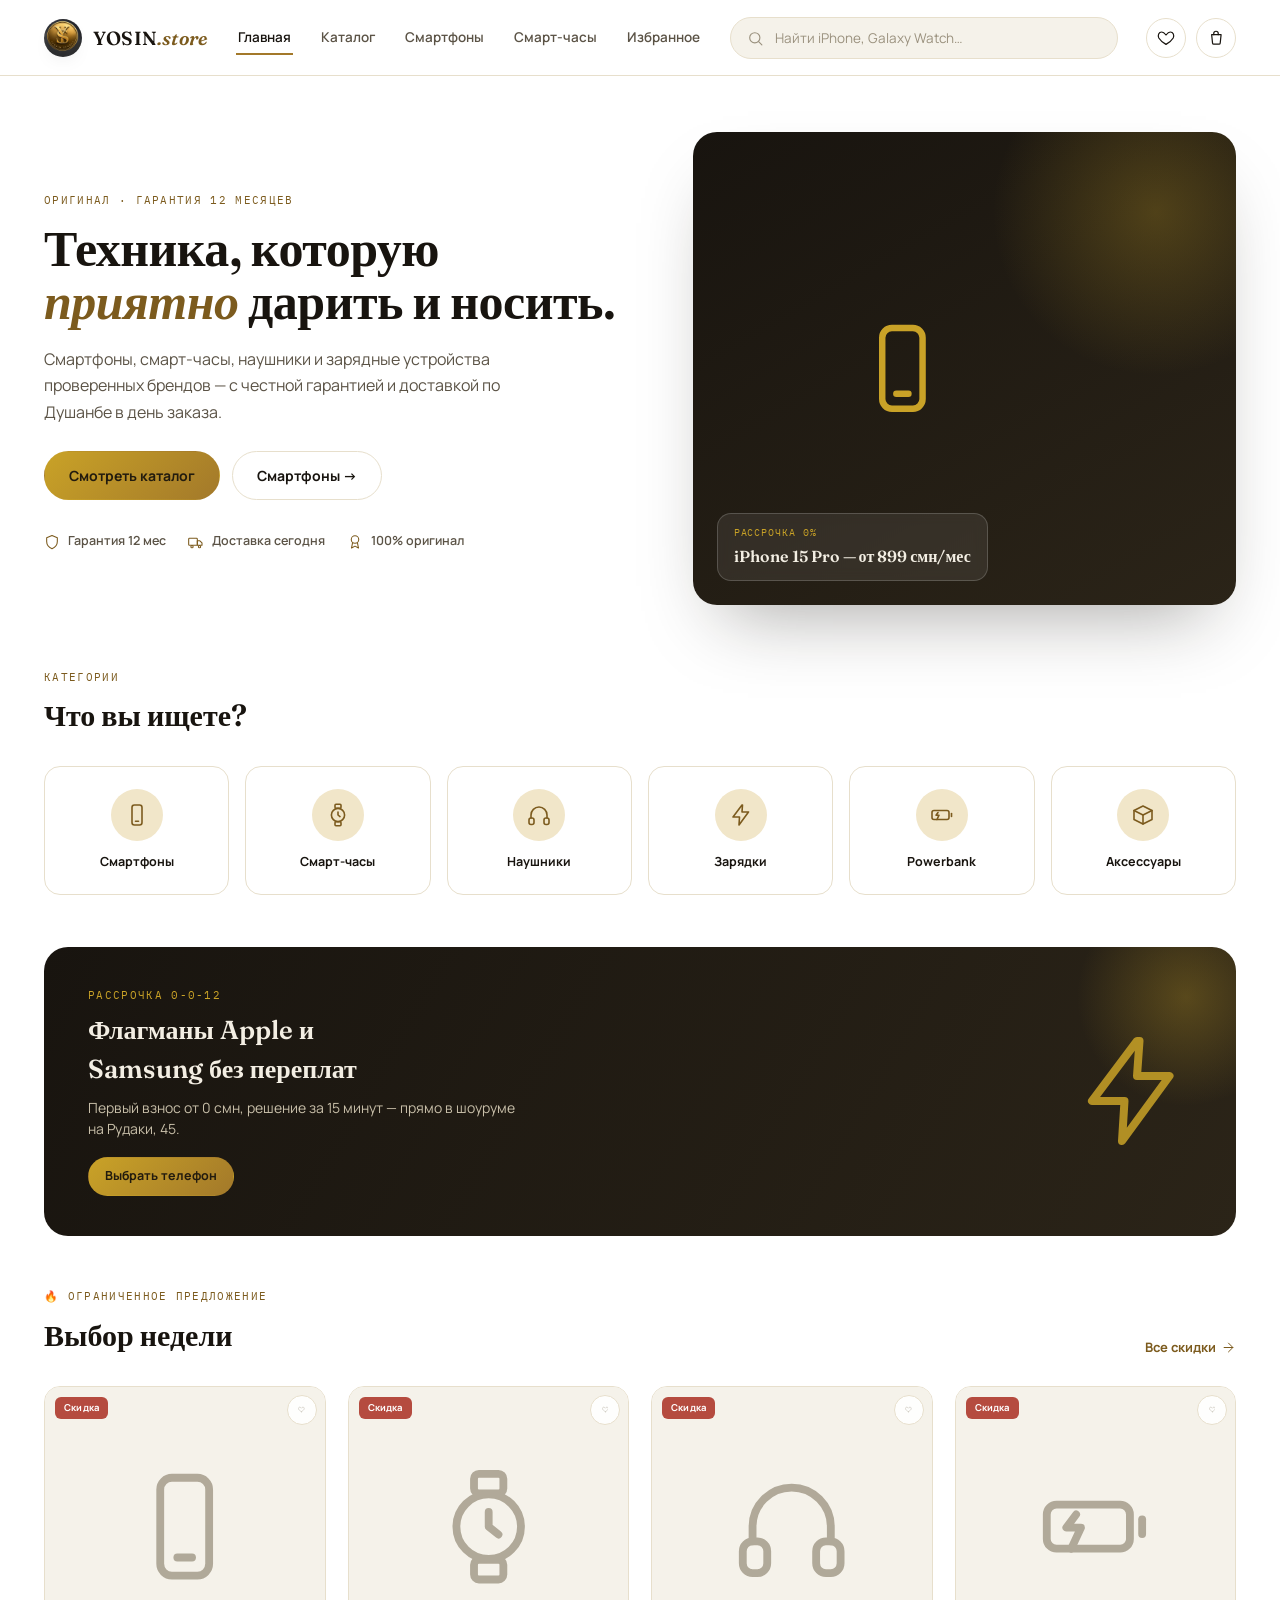
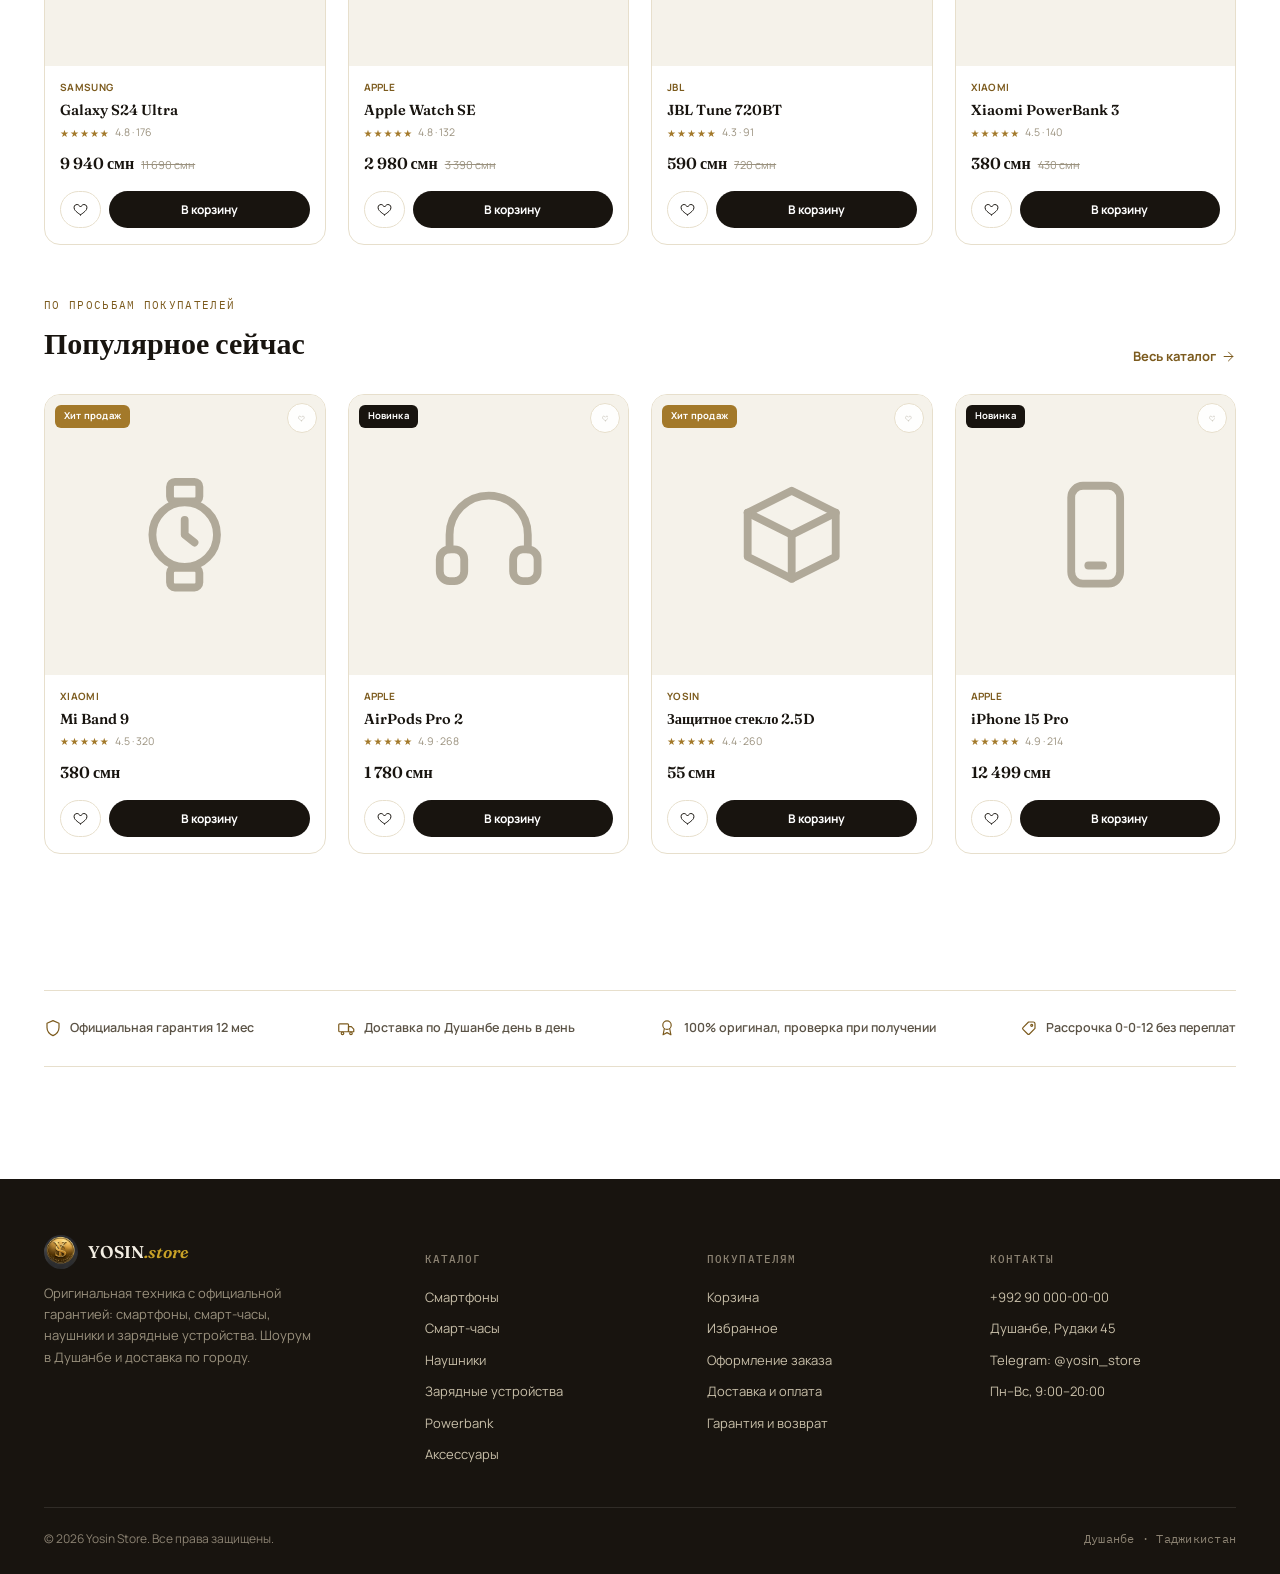
==== index.html @ 3ec7cc40 "v1" ====
<!doctype html>
<html lang="ru">
<head>
<meta charset="UTF-8">
<meta name="viewport" content="width=device-width, initial-scale=1.0">
<title>Yosin Store — оригинальная техника с гарантией</title>
<meta name="description" content="Смартфоны, смарт-часы, наушники и зарядные устройства с официальной гарантией. Доставка по Душанбе.">
<link rel="icon" href="assets/logo.jpg">
<link rel="stylesheet" href="assets/style.css">
</head>
<body data-page="home"> 

<header class="site-header">
  <div class="container header-inner">
    <a href="index.html" class="brand">
      <img src="assets/logo.jpg" alt="Yosin Store">
      <span class="wordmark">YOSIN<em>.store</em></span>
    </a>
    <nav class="main-nav">
      <a href="index.html" data-nav="index.html">Главная</a>
      <a href="catalog.html" data-nav="catalog.html">Каталог</a>
      <a href="catalog.html?category=phones">Смартфоны</a>
      <a href="catalog.html?category=watches">Смарт-часы</a>
      <a href="favorites.html" data-nav="favorites.html">Избранное</a>
    </nav>
    <form class="header-search" data-search-form>
      <span data-icon="search" data-size="17"></span>
      <input type="search" name="q" placeholder="Найти iPhone, Galaxy Watch…">
    </form>
    <div class="header-actions">
      <button class="nav-toggle" data-nav-toggle aria-label="Меню"></button>
      <a class="icon-btn" href="favorites.html" aria-label="Избранное">
        <span data-icon="heart" data-size="18"></span>
        <span class="count" data-fav-count style="display:none;">0</span>
      </a>
      <a class="icon-btn" href="cart.html" aria-label="Корзина">
        <span data-icon="cart" data-size="18"></span>
        <span class="count" data-cart-count style="display:none;">0</span>
      </a>
    </div>
  </div>
  <div class="container mobile-search">
    <form class="header-search" data-search-form>
      <span data-icon="search" data-size="17"></span>
      <input type="search" name="q" placeholder="Найти товар…">
    </form>
  </div>
</header>

<main>
  <div class="container">
    <section class="hero">
      <div class="hero-copy">
        <span class="eyebrow">Оригинал · Гарантия 12 месяцев</span>
        <h1>Техника, которую <em class="accent">приятно</em> дарить и носить.</h1>
        <p>Смартфоны, смарт-часы, наушники и зарядные устройства проверенных брендов — с честной гарантией и доставкой по Душанбе в день заказа.</p>
        <div class="hero-actions">
          <a href="catalog.html" class="btn btn-gold">Смотреть каталог</a>
          <a href="catalog.html?category=phones" class="btn btn-ghost">Смартфоны →</a>
        </div>
        <div class="hero-trust">
          <span class="item"><span data-icon="shield" data-size="16"></span> Гарантия 12 мес</span>
          <span class="item"><span data-icon="truck" data-size="16"></span> Доставка сегодня</span>
          <span class="item"><span data-icon="award" data-size="16"></span> 100% оригинал</span>
        </div>
      </div>
      <div class="hero-art">
        <div data-icon="phone" data-size="220" style="color:#C9A227;"></div>
        <div class="hero-badge">
          <div class="l1">Рассрочка 0%</div>
          <div class="l2">iPhone 15 Pro — от 899 смн/мес</div>
        </div>
      </div>
    </section>

    <section class="section" style="padding-top:0;">
      <div class="section-head">
        <div>
          <span class="eyebrow">Категории</span>
          <h2>Что вы ищете?</h2>
        </div>
      </div>
      <div class="cat-grid">
        <a class="cat-card" href="catalog.html?category=phones"><span class="ic" data-icon="phone" data-size="24"></span><span>Смартфоны</span></a>
        <a class="cat-card" href="catalog.html?category=watches"><span class="ic" data-icon="watch" data-size="24"></span><span>Смарт-часы</span></a>
        <a class="cat-card" href="catalog.html?category=headphones"><span class="ic" data-icon="headphones" data-size="24"></span><span>Наушники</span></a>
        <a class="cat-card" href="catalog.html?category=chargers"><span class="ic" data-icon="zap" data-size="24"></span><span>Зарядки</span></a>
        <a class="cat-card" href="catalog.html?category=powerbanks"><span class="ic" data-icon="battery" data-size="24"></span><span>Powerbank</span></a>
        <a class="cat-card" href="catalog.html?category=accessories"><span class="ic" data-icon="box" data-size="24"></span><span>Аксессуары</span></a>
      </div>
    </section>

    <section class="section" style="padding-top:0;">
      <div class="promo-banner">
        <div class="txt">
          <span class="eyebrow">Рассрочка 0-0-12</span>
          <h3>Флагманы Apple и Samsung без переплат</h3>
          <p>Первый взнос от 0 смн, решение за 15 минут — прямо в шоуруме на Рудаки, 45.</p>
          <a href="catalog.html?category=phones" class="btn btn-gold btn-sm">Выбрать телефон</a>
        </div>
        <div data-icon="zap" data-size="120"></div>
      </div>
    </section>

    <section class="section" style="padding-top:0;">
      <div class="section-head">
        <div>
          <span class="eyebrow">🔥 Ограниченное предложение</span>
          <h2>Выбор недели</h2>
        </div>
        <a href="catalog.html?sort=discount" class="section-link">Все скидки <span data-icon="arrowRight" data-size="15"></span></a>
      </div>
      <div class="product-grid" id="dealsGrid"></div>
    </section>

    <section class="section" style="padding-top:0;">
      <div class="section-head">
        <div>
          <span class="eyebrow">По просьбам покупателей</span>
          <h2>Популярное сейчас</h2>
        </div>
        <a href="catalog.html?sort=popular" class="section-link">Весь каталог <span data-icon="arrowRight" data-size="15"></span></a>
      </div>
      <div class="product-grid" id="popularGrid"></div>
    </section>

    <section class="section">
      <div class="hero-trust" style="justify-content:space-between;padding:28px 0;border-top:1px solid var(--line);border-bottom:1px solid var(--line);">
        <span class="item"><span data-icon="shield" data-size="18"></span> Официальная гарантия 12 мес</span>
        <span class="item"><span data-icon="truck" data-size="18"></span> Доставка по Душанбе день в день</span>
        <span class="item"><span data-icon="award" data-size="18"></span> 100% оригинал, проверка при получении</span>
        <span class="item"><span data-icon="tag" data-size="18"></span> Рассрочка 0-0-12 без переплат</span>
      </div>
    </section>
  </div>
</main>

<footer class="site-footer">
  <div class="container">
    <div class="footer-grid">
      <div>
        <div class="footer-brand">
          <img src="assets/logo.jpg" alt="Yosin Store">
          <span class="wordmark">YOSIN<em>.store</em></span>
        </div>
        <p>Оригинальная техника с официальной гарантией: смартфоны, смарт-часы, наушники и зарядные устройства. Шоурум в Душанбе и доставка по городу.</p>
      </div>
      <div class="footer-col">
        <h5>Каталог</h5>
        <a href="catalog.html?category=phones">Смартфоны</a>
        <a href="catalog.html?category=watches">Смарт-часы</a>
        <a href="catalog.html?category=headphones">Наушники</a>
        <a href="catalog.html?category=chargers">Зарядные устройства</a>
        <a href="catalog.html?category=powerbanks">Powerbank</a>
        <a href="catalog.html?category=accessories">Аксессуары</a>
      </div>
      <div class="footer-col">
        <h5>Покупателям</h5>
        <a href="cart.html">Корзина</a>
        <a href="favorites.html">Избранное</a>
        <a href="checkout.html">Оформление заказа</a>
        <a href="#">Доставка и оплата</a>
        <a href="#">Гарантия и возврат</a>
      </div>
      <div class="footer-col">
        <h5>Контакты</h5>
        <a href="tel:+992900000000">+992 90 000-00-00</a>
        <a href="#">Душанбе, Рудаки 45</a>
        <a href="#">Telegram: @yosin_store</a>
        <a href="#">Пн–Вс, 9:00–20:00</a>
      </div>
    </div>
    <div class="footer-bottom">
      <span>© 2026 Yosin Store. Все права защищены.</span>
      <span class="mono">Душанбе · Таджикистан</span>
    </div>
  </div>
</footer>

<script src="data/products.js"></script>
<script src="assets/script.js"></script>
<script>
  document.addEventListener("DOMContentLoaded", function () {
    var all = Yosin.allProducts();
    var deals = all.filter(function (p) { return p.oldPrice; }).slice(0, 4);
    if (deals.length < 4) {
      all.filter(function(p){ return deals.indexOf(p) === -1; }).slice(0, 4 - deals.length).forEach(function(p){ deals.push(p); });
    }
    var popular = all.slice().sort(function (a, b) { return b.reviews - a.reviews; }).slice(0, 4);
    Yosin.renderGrid(document.getElementById("dealsGrid"), deals);
    Yosin.renderGrid(document.getElementById("popularGrid"), popular);
  });
</script>
</body>
</html>
---- assets/style.css ----
/* ==========================================================================
   YOSIN STORE — shared design system
   Ink + warm gold on ivory/white. Fraunces (display) / Manrope (UI) / IBM Plex Mono (data)
   ========================================================================== */

@import url('https://fonts.googleapis.com/css2?family=Fraunces:opsz,wght@9..144,400;9..144,500;9..144,600;9..144,700&family=Manrope:wght@400;500;600;700;800&family=IBM+Plex+Mono:wght@400;500&display=swap');

:root{
  --bg:#FFFFFF;
  --tint:#F5F2EA;
  --paper:#FFFFFF;
  --ink:#18140F;
  --ink-soft:#5B5346;
  --ink-faint:#9A917E;
  --gold:#A3792A;
  --gold-bright:#C9A227;
  --gold-deep:#7C5B1E;
  --gold-pale:#F1E6C9;
  --line:#E7DFCC;
  --success:#3F7D58;
  --success-bg:#E7F1EA;
  --danger:#B54B3F;
  --danger-bg:#FBEAE6;
  --shadow-sm: 0 8px 20px -12px rgba(24,20,15,0.25);
  --shadow-md: 0 20px 44px -20px rgba(24,20,15,0.30);
  --shadow-lg: 0 36px 72px -30px rgba(24,20,15,0.38);
  --radius-sm: 10px;
  --radius-md: 16px;
  --radius-lg: 24px;
  --header-h: 76px;
}

/* Site always uses the light gold/white palette, regardless of the visitor's
   OS/browser dark-mode setting — Yosin Store's brand look stays consistent. */

*,*::before,*::after{box-sizing:border-box;}
html{scroll-behavior:smooth;}
body{
  margin:0;
  background:var(--bg);
  color:var(--ink);
  font-family:'Manrope',system-ui,-apple-system,sans-serif;
  -webkit-font-smoothing:antialiased;
  line-height:1.5;
}
img{max-width:100%;display:block;}
a{color:inherit;text-decoration:none;}
button{font-family:inherit;cursor:pointer;}
input,select,textarea{font-family:inherit;}
::selection{background:var(--gold-pale);color:var(--gold-deep);}
:focus-visible{outline:2px solid var(--gold);outline-offset:2px;}

.container{max-width:1240px;margin:0 auto;padding:0 24px;}

h1,h2,h3,h4{font-family:'Fraunces',serif;font-weight:600;margin:0;text-wrap:balance;}
em.accent{font-style:italic;color:var(--gold-deep);}

.eyebrow{
  font-family:'IBM Plex Mono',monospace;
  font-size:11px;letter-spacing:.12em;text-transform:uppercase;
  color:var(--gold-deep);
}
.mono{font-family:'IBM Plex Mono',monospace;}
.icon-wrap{display:block;height:auto;}

/* ---------------- Header ---------------- */
.site-header{
  position:sticky;top:0;z-index:100;
  background:rgba(255,255,255,.86);
  backdrop-filter:blur(14px) saturate(140%);
  border-bottom:1px solid var(--line);
  height:var(--header-h);
}
.header-inner{
  height:var(--header-h);
  display:flex;align-items:center;gap:28px;
}
.brand{display:flex;align-items:center;gap:11px;flex-shrink:0;}
.brand img{width:38px;height:38px;border-radius:50%;box-shadow:var(--shadow-sm);}
.brand .wordmark{font-family:'Fraunces',serif;font-weight:600;font-size:19px;letter-spacing:.01em;}
.brand .wordmark em{font-style:italic;color:var(--gold-deep);}

.main-nav{display:flex;align-items:center;gap:26px;flex-shrink:0;}
.main-nav a{
  font-size:13.5px;font-weight:600;color:var(--ink-soft);
  padding:6px 2px;border-bottom:2px solid transparent;
  transition:color .15s;
}
.main-nav a:hover, .main-nav a.active{color:var(--ink);border-color:var(--gold);}

.header-search{
  flex:1;max-width:420px;
  display:flex;align-items:center;gap:9px;
  background:var(--tint);border:1px solid var(--line);
  border-radius:100px;padding:10px 16px;
}
.header-search input{
  border:none;background:none;outline:none;width:100%;
  font-size:13.5px;color:var(--ink);
}
.header-search input::placeholder{color:var(--ink-faint);}
.header-search svg{flex-shrink:0;color:var(--ink-faint);}

.header-actions{display:flex;align-items:center;gap:10px;margin-left:auto;flex-shrink:0;}
.icon-btn{
  position:relative;
  width:40px;height:40px;border-radius:50%;
  display:flex;align-items:center;justify-content:center;
  background:var(--paper);border:1px solid var(--line);
  color:var(--ink);flex-shrink:0;
  transition:border-color .15s, transform .12s;
}
.icon-btn:hover{border-color:var(--gold);}
.icon-btn:active{transform:scale(.94);}
.icon-btn .count{
  position:absolute;top:-4px;right:-4px;
  min-width:17px;height:17px;padding:0 4px;
  border-radius:100px;background:var(--gold);color:#fff;
  font-size:9.5px;font-weight:700;line-height:17px;text-align:center;
}
.nav-toggle{display:none;}

/* ---------------- Buttons ---------------- */
.btn{
  display:inline-flex;align-items:center;justify-content:center;gap:8px;
  border-radius:100px;padding:13px 24px;font-weight:700;font-size:14px;
  border:1px solid transparent;transition:transform .12s, box-shadow .15s, opacity .15s;
  white-space:nowrap;
}
.btn:active{transform:scale(.97);}
.btn-primary{background:var(--ink);color:var(--paper);}
.btn-primary:hover{box-shadow:var(--shadow-sm);}
.btn-gold{background:linear-gradient(135deg,var(--gold-bright),var(--gold));color:#221B0E;}
.btn-gold:hover{box-shadow:0 12px 28px -10px rgba(163,121,42,.55);}
.btn-ghost{background:var(--paper);border-color:var(--line);color:var(--ink);}
.btn-ghost:hover{border-color:var(--gold);}
.btn-block{width:100%;}
.btn-sm{padding:9px 16px;font-size:12.5px;}
.btn:disabled{opacity:.45;cursor:not-allowed;}

/* ---------------- Hero ---------------- */
.hero{
  padding:56px 0 64px;
  display:grid;grid-template-columns:1.05fr .95fr;gap:48px;align-items:center;
}
.hero-copy .eyebrow{margin-bottom:14px;display:inline-block;}
.hero-copy h1{font-size:clamp(32px,4vw,50px);line-height:1.06;letter-spacing:-.01em;margin-bottom:18px;}
.hero-copy p{font-size:16px;color:var(--ink-soft);max-width:46ch;margin:0 0 26px;line-height:1.65;}
.hero-actions{display:flex;gap:12px;flex-wrap:wrap;}
.hero-trust{display:flex;gap:22px;margin-top:32px;flex-wrap:wrap;}
.hero-trust .item{display:flex;align-items:center;gap:8px;font-size:12.5px;font-weight:600;color:var(--ink-soft);}
.hero-trust svg{color:var(--gold-deep);flex-shrink:0;}

.hero-art{
  position:relative;aspect-ratio:1.15/1;border-radius:var(--radius-lg);
  background:linear-gradient(150deg,var(--ink) 0%, #2b2418 100%);
  display:flex;align-items:center;justify-content:center;overflow:hidden;
  box-shadow:var(--shadow-lg);
}
.hero-art::before{
  content:'';position:absolute;width:340px;height:340px;border-radius:50%;
  background:radial-gradient(circle,var(--gold-bright) 0%, transparent 68%);
  opacity:.28;top:-90px;right:-90px;
}
.hero-art .icon-wrap{color:var(--gold-bright);width:44%;position:relative;z-index:2;}
.hero-badge{
  position:absolute;left:24px;bottom:24px;z-index:3;
  background:rgba(255,255,255,.08);backdrop-filter:blur(6px);
  border:1px solid rgba(255,255,255,.18);border-radius:14px;
  padding:12px 16px;color:#F3EEE3;
}
.hero-badge .l1{font-family:'IBM Plex Mono',monospace;font-size:9.5px;letter-spacing:.1em;text-transform:uppercase;color:var(--gold-bright);}
.hero-badge .l2{font-family:'Fraunces',serif;font-weight:600;font-size:16px;margin-top:3px;}

/* ---------------- Section header ---------------- */
.section{padding:52px 0;}
.section-head{
  display:flex;justify-content:space-between;align-items:flex-end;
  margin-bottom:28px;gap:20px;flex-wrap:wrap;
}
.section-head h2{font-size:clamp(22px,2.4vw,30px);}
.section-head .eyebrow{display:block;margin-bottom:8px;}
.section-link{font-size:13px;font-weight:700;color:var(--gold-deep);display:flex;align-items:center;gap:5px;flex-shrink:0;}

/* ---------------- Category grid ---------------- */
.cat-grid{
  display:grid;grid-template-columns:repeat(6,1fr);gap:16px;
}
@media (max-width:900px){.cat-grid{grid-template-columns:repeat(3,1fr);}}
@media (max-width:520px){.cat-grid{grid-template-columns:repeat(2,1fr);}}
.cat-card{
  background:var(--paper);border:1px solid var(--line);border-radius:var(--radius-md);
  padding:22px 16px;display:flex;flex-direction:column;align-items:center;gap:12px;
  text-align:center;transition:border-color .15s, transform .15s, box-shadow .15s;
}
.cat-card:hover{border-color:var(--gold);transform:translateY(-3px);box-shadow:var(--shadow-sm);}
.cat-card .ic{
  width:52px;height:52px;border-radius:50%;background:var(--gold-pale);
  display:flex;align-items:center;justify-content:center;color:var(--gold-deep);
}
.cat-card span{font-size:12.5px;font-weight:700;}

/* ---------------- Promo banner ---------------- */
.promo-banner{
  border-radius:var(--radius-lg);
  background:linear-gradient(120deg,var(--ink) 0%, #2b2418 100%);
  color:#F3EEE3;padding:40px 44px;
  display:flex;justify-content:space-between;align-items:center;gap:24px;
  position:relative;overflow:hidden;flex-wrap:wrap;
}
.promo-banner::after{
  content:'';position:absolute;right:-60px;top:-60px;width:220px;height:220px;
  background:radial-gradient(circle,var(--gold-bright)0%,transparent 70%);opacity:.3;
}
.promo-banner .txt{position:relative;z-index:2;max-width:440px;}
.promo-banner .eyebrow{color:var(--gold-bright);margin-bottom:8px;display:block;}
.promo-banner h3{font-size:26px;color:#F3EEE3;margin-bottom:8px;}
.promo-banner p{margin:0 0 18px;color:#C8BFA9;font-size:14px;}
.promo-banner .icon-wrap{position:relative;z-index:2;color:var(--gold-bright);width:120px;flex-shrink:0;opacity:.85;}

/* ---------------- Product card ---------------- */
.product-grid{display:grid;grid-template-columns:repeat(4,1fr);gap:22px;}
@media (max-width:1000px){.product-grid{grid-template-columns:repeat(3,1fr);}}
@media (max-width:720px){.product-grid{grid-template-columns:repeat(2,1fr);}}
@media (max-width:460px){.product-grid{grid-template-columns:1fr;}}

.product-card{
  background:var(--paper);border:1px solid var(--line);border-radius:var(--radius-md);
  overflow:hidden;display:flex;flex-direction:column;
  transition:border-color .15s, box-shadow .15s, transform .15s;
}
.product-card:hover{border-color:var(--gold);box-shadow:var(--shadow-md);transform:translateY(-3px);}
.product-thumb{
  aspect-ratio:1/1;background:var(--tint);position:relative;
  display:flex;align-items:center;justify-content:center;
}
.product-thumb .icon-wrap{width:42%;color:var(--ink-faint);opacity:.75;}
.product-thumb .badge{
  position:absolute;top:10px;left:10px;
  background:var(--danger);color:#fff;font-size:9.5px;font-weight:700;
  padding:4px 9px;border-radius:6px;letter-spacing:.02em;
}
.product-thumb .badge.hit{background:var(--gold);}
.product-thumb .badge.new{background:var(--ink);}
.fav-toggle{
  position:absolute;top:8px;right:8px;width:30px;height:30px;border-radius:50%;
  background:rgba(255,255,255,.9);border:1px solid var(--line);
  display:flex;align-items:center;justify-content:center;color:var(--ink-faint);
  transition:color .15s, transform .12s;
}
.fav-toggle:hover{transform:scale(1.08);}
.fav-toggle.on{color:var(--gold);}
.fav-toggle.on svg{fill:var(--gold);}

.product-info{padding:14px 15px 16px;display:flex;flex-direction:column;gap:6px;flex:1;}
.product-info .brand{font-size:10px;font-weight:700;color:var(--gold-deep);letter-spacing:.03em;text-transform:uppercase;}
.product-info .name{font-family:'Fraunces',serif;font-weight:600;font-size:14.5px;line-height:1.25;}
.product-info .rating{display:flex;align-items:center;gap:5px;font-size:10.5px;color:var(--ink-faint);}
.product-info .rating .stars{color:var(--gold);letter-spacing:1px;font-size:10px;}
.price-row{display:flex;align-items:baseline;gap:7px;margin-top:auto;padding-top:4px;}
.price{font-family:'Fraunces',serif;font-weight:600;font-size:16px;}
.old-price{font-size:11px;color:var(--ink-faint);text-decoration:line-through;}
.add-row{display:flex;gap:8px;margin-top:10px;}
.add-row .btn{flex:1;padding:9px 12px;font-size:12px;}

/* ---------------- Filters bar (catalog) ---------------- */
.catalog-layout{display:grid;grid-template-columns:250px 1fr;gap:36px;align-items:start;padding:36px 0 80px;}
@media (max-width:880px){.catalog-layout{grid-template-columns:1fr;}}

.filters{
  background:var(--paper);border:1px solid var(--line);border-radius:var(--radius-md);
  padding:22px;position:sticky;top:calc(var(--header-h) + 20px);
}
.filters h4{font-size:12px;text-transform:uppercase;letter-spacing:.06em;color:var(--ink-faint);margin-bottom:12px;font-family:'IBM Plex Mono',monospace;font-weight:500;}
.filter-group{padding:16px 0;border-top:1px solid var(--line);}
.filter-group:first-child{border-top:none;padding-top:0;}
.filter-option{display:flex;align-items:center;gap:9px;padding:6px 0;font-size:13px;font-weight:600;color:var(--ink-soft);cursor:pointer;}
.filter-option input{accent-color:var(--gold);width:15px;height:15px;}
.filter-option:hover{color:var(--ink);}
.price-inputs{display:flex;gap:8px;align-items:center;}
.price-inputs input{
  width:100%;border:1px solid var(--line);border-radius:8px;padding:8px 10px;
  font-size:12.5px;background:var(--tint);color:var(--ink);
}

.catalog-toolbar{display:flex;justify-content:space-between;align-items:center;margin-bottom:22px;gap:16px;flex-wrap:wrap;}
.results-count{font-size:13px;color:var(--ink-soft);}
.results-count b{color:var(--ink);}
.sort-select{
  border:1px solid var(--line);border-radius:100px;padding:9px 16px;
  font-size:12.5px;font-weight:600;background:var(--paper);color:var(--ink);
}
.chip-row{display:flex;gap:8px;flex-wrap:wrap;}
.chip{
  font-size:12px;font-weight:700;padding:7px 15px;border-radius:100px;
  border:1px solid var(--line);color:var(--ink-soft);background:var(--paper);
  transition:all .15s;
}
.chip.active{background:var(--ink);color:var(--paper);border-color:var(--ink);}
.chip:hover:not(.active){border-color:var(--gold);}

.empty-state{
  text-align:center;padding:60px 20px;color:var(--ink-faint);
  display:flex;flex-direction:column;align-items:center;gap:14px;
}
.empty-state .icon-wrap{width:64px;color:var(--ink-faint);opacity:.6;}
.empty-state h3{color:var(--ink);font-size:18px;}

/* ---------------- Product detail ---------------- */
.pd-layout{display:grid;grid-template-columns:1fr 1fr;gap:56px;padding:40px 0 80px;align-items:start;}
@media (max-width:860px){.pd-layout{grid-template-columns:1fr;gap:28px;}}

.pd-gallery{position:sticky;top:calc(var(--header-h) + 20px);}
@media (max-width:860px){.pd-gallery{position:static;}}
.pd-main-img{
  aspect-ratio:1.15/1;background:var(--paper);border:1px solid var(--line);border-radius:var(--radius-lg);
  display:flex;align-items:center;justify-content:center;margin-bottom:14px;
}
.pd-main-img .icon-wrap{width:34%;color:var(--ink-faint);opacity:.7;}
.pd-thumbs{display:flex;gap:10px;}
.pd-thumbs .t{
  width:64px;height:64px;border-radius:12px;background:var(--paper);border:1.5px solid var(--line);
  display:flex;align-items:center;justify-content:center;color:var(--ink-faint);
}
.pd-thumbs .t.active{border-color:var(--gold);}
.pd-thumbs .t svg{width:22px;height:22px;}

.pd-brand{font-size:11px;font-weight:700;color:var(--gold-deep);letter-spacing:.05em;text-transform:uppercase;}
.pd-title{font-size:clamp(24px,3vw,32px);margin:6px 0 10px;}
.pd-rating{display:flex;align-items:center;gap:9px;font-size:12.5px;color:var(--ink-soft);margin-bottom:18px;}
.pd-rating .stars{color:var(--gold);letter-spacing:2px;}
.pd-price-row{display:flex;align-items:baseline;gap:12px;margin-bottom:20px;}
.pd-price-row .price{font-size:30px;}
.pd-price-row .old-price{font-size:15px;}
.pd-desc{color:var(--ink-soft);font-size:14.5px;line-height:1.7;margin-bottom:22px;max-width:52ch;}

.pd-option-label{font-size:12px;font-weight:700;margin-bottom:9px;display:block;}
.color-swatches{display:flex;gap:10px;margin-bottom:22px;}
.color-swatches .c{
  width:30px;height:30px;border-radius:50%;border:2px solid var(--paper);box-shadow:0 0 0 1.5px var(--line);
  cursor:pointer;
}
.color-swatches .c.sel{box-shadow:0 0 0 2px var(--gold);}

.qty-row{display:flex;align-items:center;gap:18px;margin-bottom:24px;}
.stepper{display:flex;align-items:center;gap:14px;border:1px solid var(--line);border-radius:100px;padding:8px 16px;}
.stepper button{width:22px;height:22px;border-radius:50%;border:1px solid var(--line);background:var(--paper);display:flex;align-items:center;justify-content:center;font-size:14px;color:var(--ink-soft);}
.stepper button:hover{border-color:var(--gold);color:var(--ink);}
.stepper .qty{font-family:'IBM Plex Mono',monospace;font-weight:600;min-width:16px;text-align:center;}

.pd-actions{display:flex;gap:12px;margin-bottom:28px;}
.pd-actions .btn-gold{flex:1;}

.specs-table{border:1px solid var(--line);border-radius:var(--radius-md);overflow:hidden;margin-bottom:20px;}
.specs-table .r{display:flex;justify-content:space-between;padding:12px 16px;font-size:13px;border-bottom:1px solid var(--line);}
.specs-table .r:last-child{border-bottom:none;}
.specs-table .r:nth-child(even){background:var(--tint);}
.specs-table .k{color:var(--ink-faint);}
.specs-table .v{font-family:'IBM Plex Mono',monospace;font-weight:500;}

.trust-strip{display:flex;gap:20px;flex-wrap:wrap;padding-top:18px;border-top:1px dashed var(--line);}
.trust-strip .item{display:flex;align-items:center;gap:8px;font-size:12px;font-weight:600;color:var(--ink-soft);}
.trust-strip svg{color:var(--gold-deep);flex-shrink:0;}

/* ---------------- Cart ---------------- */
.cart-layout{display:grid;grid-template-columns:1fr 360px;gap:40px;padding:36px 0 90px;align-items:start;}
@media (max-width:900px){.cart-layout{grid-template-columns:1fr;}}

.cart-item{
  display:grid;grid-template-columns:80px 1fr auto auto;gap:18px;align-items:center;
  padding:18px 0;border-bottom:1px solid var(--line);
}
@media (max-width:560px){.cart-item{grid-template-columns:64px 1fr;grid-template-rows:auto auto;}
  .cart-item .cart-price{grid-column:2;justify-self:start;}
  .cart-item .stepper{grid-column:2;}
}
.cart-item .thumb{
  width:80px;height:80px;border-radius:12px;background:var(--paper);border:1px solid var(--line);
  display:flex;align-items:center;justify-content:center;color:var(--ink-faint);
}
.cart-item .thumb svg{width:34px;height:34px;}
.cart-item .meta .name{font-family:'Fraunces',serif;font-weight:600;font-size:15px;}
.cart-item .meta .spec{font-size:11.5px;color:var(--ink-faint);margin-top:3px;}
.cart-item .meta .remove{font-size:11.5px;color:var(--danger);font-weight:700;margin-top:8px;display:inline-block;}
.cart-price{font-family:'Fraunces',serif;font-weight:600;font-size:15px;white-space:nowrap;}

.summary-card{
  background:var(--paper);border:1px solid var(--line);border-radius:var(--radius-lg);
  padding:26px;position:sticky;top:calc(var(--header-h) + 20px);
}
.summary-card h3{font-size:17px;margin-bottom:18px;}
.promo-row{display:flex;gap:8px;margin-bottom:18px;}
.promo-row input{
  flex:1;border:1px solid var(--line);border-radius:100px;padding:11px 16px;
  font-size:12.5px;background:var(--tint);color:var(--ink);
}
.kv-row{display:flex;justify-content:space-between;font-size:13.5px;padding:8px 0;color:var(--ink-soft);}
.kv-row .val{font-family:'IBM Plex Mono',monospace;}
.kv-row.discount .val{color:var(--success);}
.kv-row.total{
  border-top:1px solid var(--line);margin-top:6px;padding-top:14px;
  font-weight:800;font-size:16px;color:var(--ink);
}
.promo-note{font-size:11px;color:var(--ink-faint);margin:-10px 0 16px;}
.promo-note.ok{color:var(--success);}

/* ---------------- Checkout ---------------- */
.checkout-layout{display:grid;grid-template-columns:1fr 360px;gap:40px;padding:36px 0 90px;align-items:start;}
@media (max-width:900px){.checkout-layout{grid-template-columns:1fr;}}
.form-section{background:var(--paper);border:1px solid var(--line);border-radius:var(--radius-lg);padding:26px;margin-bottom:22px;}
.form-section h3{font-size:16px;margin-bottom:16px;}
.form-grid{display:grid;grid-template-columns:1fr 1fr;gap:14px;}
@media (max-width:520px){.form-grid{grid-template-columns:1fr;}}
.field{display:flex;flex-direction:column;gap:6px;}
.field.full{grid-column:1/-1;}
.field label{font-size:11.5px;font-weight:700;color:var(--ink-soft);}
.field input,.field textarea{
  border:1px solid var(--line);border-radius:10px;padding:12px 14px;
  font-size:13.5px;background:var(--tint);color:var(--ink);
}
.field input:focus,.field textarea:focus{border-color:var(--gold);outline:none;}
.field .err{font-size:11px;color:var(--danger);display:none;}
.field.invalid input{border-color:var(--danger);}
.field.invalid .err{display:block;}

.radio-card{
  display:flex;align-items:center;gap:12px;border:1px solid var(--line);border-radius:12px;
  padding:14px 16px;margin-bottom:10px;transition:border-color .15s, background .15s;
}
.radio-card:last-child{margin-bottom:0;}
.radio-card.active{border-color:var(--gold);background:var(--gold-pale);}
.radio-dot{width:17px;height:17px;border-radius:50%;border:1.5px solid var(--line);flex-shrink:0;position:relative;}
.radio-card.active .radio-dot{border-color:var(--gold);}
.radio-card.active .radio-dot::after{content:'';position:absolute;inset:3px;border-radius:50%;background:var(--gold);}
.radio-card .t{font-size:13.5px;font-weight:700;}
.radio-card .s{font-size:11.5px;color:var(--ink-faint);margin-top:1px;}

.order-summary-item{display:flex;justify-content:space-between;font-size:12.5px;padding:6px 0;color:var(--ink-soft);}
.order-summary-item .val{font-family:'IBM Plex Mono',monospace;}

.success-view{
  max-width:520px;margin:0 auto;padding:70px 20px 100px;text-align:center;
  display:flex;flex-direction:column;align-items:center;gap:18px;
}
.success-badge{
  width:84px;height:84px;border-radius:50%;background:var(--success-bg);color:var(--success);
  display:flex;align-items:center;justify-content:center;
}
.success-view h1{font-size:26px;}
.success-view p{color:var(--ink-soft);font-size:14.5px;line-height:1.6;}
.order-number{
  font-family:'IBM Plex Mono',monospace;font-size:20px;font-weight:500;
  background:var(--gold-pale);color:var(--gold-deep);padding:10px 22px;border-radius:12px;letter-spacing:.03em;
}
.success-actions{display:flex;gap:12px;margin-top:8px;flex-wrap:wrap;justify-content:center;}

/* ---------------- Toast ---------------- */
.toast{
  position:fixed;bottom:26px;left:50%;transform:translateX(-50%) translateY(20px);
  background:var(--ink);color:var(--paper);padding:13px 22px;border-radius:100px;
  font-size:13px;font-weight:600;display:flex;align-items:center;gap:10px;
  box-shadow:var(--shadow-lg);opacity:0;pointer-events:none;transition:opacity .25s, transform .25s;
  z-index:1000;
}
.toast.show{opacity:1;transform:translateX(-50%) translateY(0);}
.toast svg{color:var(--gold-bright);flex-shrink:0;}

/* ---------------- Breadcrumb ---------------- */
.breadcrumb{display:flex;gap:8px;align-items:center;font-size:12px;color:var(--ink-faint);padding:20px 0 0;}
.breadcrumb a:hover{color:var(--gold-deep);}
.breadcrumb .sep{opacity:.5;}

/* ---------------- Footer ---------------- */
.site-footer{
  background:var(--ink);color:#C8BFA9;margin-top:60px;
  padding:56px 0 26px;
}
.footer-grid{display:grid;grid-template-columns:1.4fr 1fr 1fr 1fr;gap:36px;padding-bottom:36px;border-bottom:1px solid rgba(255,255,255,.1);}
@media (max-width:760px){.footer-grid{grid-template-columns:1fr 1fr;}}
@media (max-width:480px){.footer-grid{grid-template-columns:1fr;}}
.footer-brand{display:flex;align-items:center;gap:10px;margin-bottom:14px;}
.footer-brand img{width:34px;height:34px;border-radius:50%;}
.footer-brand .wordmark{font-family:'Fraunces',serif;font-weight:600;font-size:17px;color:#F3EEE3;}
.footer-brand .wordmark em{font-style:italic;color:var(--gold-bright);}
.site-footer p{font-size:13px;line-height:1.65;max-width:34ch;color:#9A917E;}
.footer-col h5{font-family:'IBM Plex Mono',monospace;font-size:10.5px;letter-spacing:.1em;text-transform:uppercase;color:#8B8272;margin-bottom:14px;font-weight:500;}
.footer-col a{display:block;font-size:13px;padding:6px 0;color:#C8BFA9;}
.footer-col a:hover{color:var(--gold-bright);}
.footer-bottom{display:flex;justify-content:space-between;align-items:center;padding-top:22px;font-size:12px;color:#8B8272;flex-wrap:wrap;gap:10px;}
.footer-bottom .mono{letter-spacing:.02em;}

/* ---------------- Mobile nav ---------------- */
@media (max-width:920px){
  .main-nav{
    position:fixed;top:var(--header-h);left:0;right:0;bottom:0;
    background:var(--paper);flex-direction:column;align-items:flex-start;
    padding:24px;gap:4px;transform:translateX(-100%);transition:transform .25s;
    z-index:99;overflow-y:auto;
  }
  .main-nav.open{transform:translateX(0);}
  .main-nav a{width:100%;padding:14px 4px;border-bottom:1px solid var(--line);font-size:15px;}
  .header-search{display:none;}
  .nav-toggle{
    display:flex;width:40px;height:40px;border-radius:50%;border:1px solid var(--line);
    align-items:center;justify-content:center;background:var(--paper);flex-shrink:0;
  }
  .header-inner{gap:12px;}
  .hero{grid-template-columns:1fr;padding:36px 0 44px;}
  .pd-actions{position:sticky;bottom:12px;background:var(--paper);padding:10px;border-radius:100px;box-shadow:var(--shadow-lg);}
}

.mobile-search{display:none;padding:14px 0;}
@media (max-width:920px){
  .mobile-search{display:block;}
  .mobile-search .header-search{display:flex;max-width:none;}
}
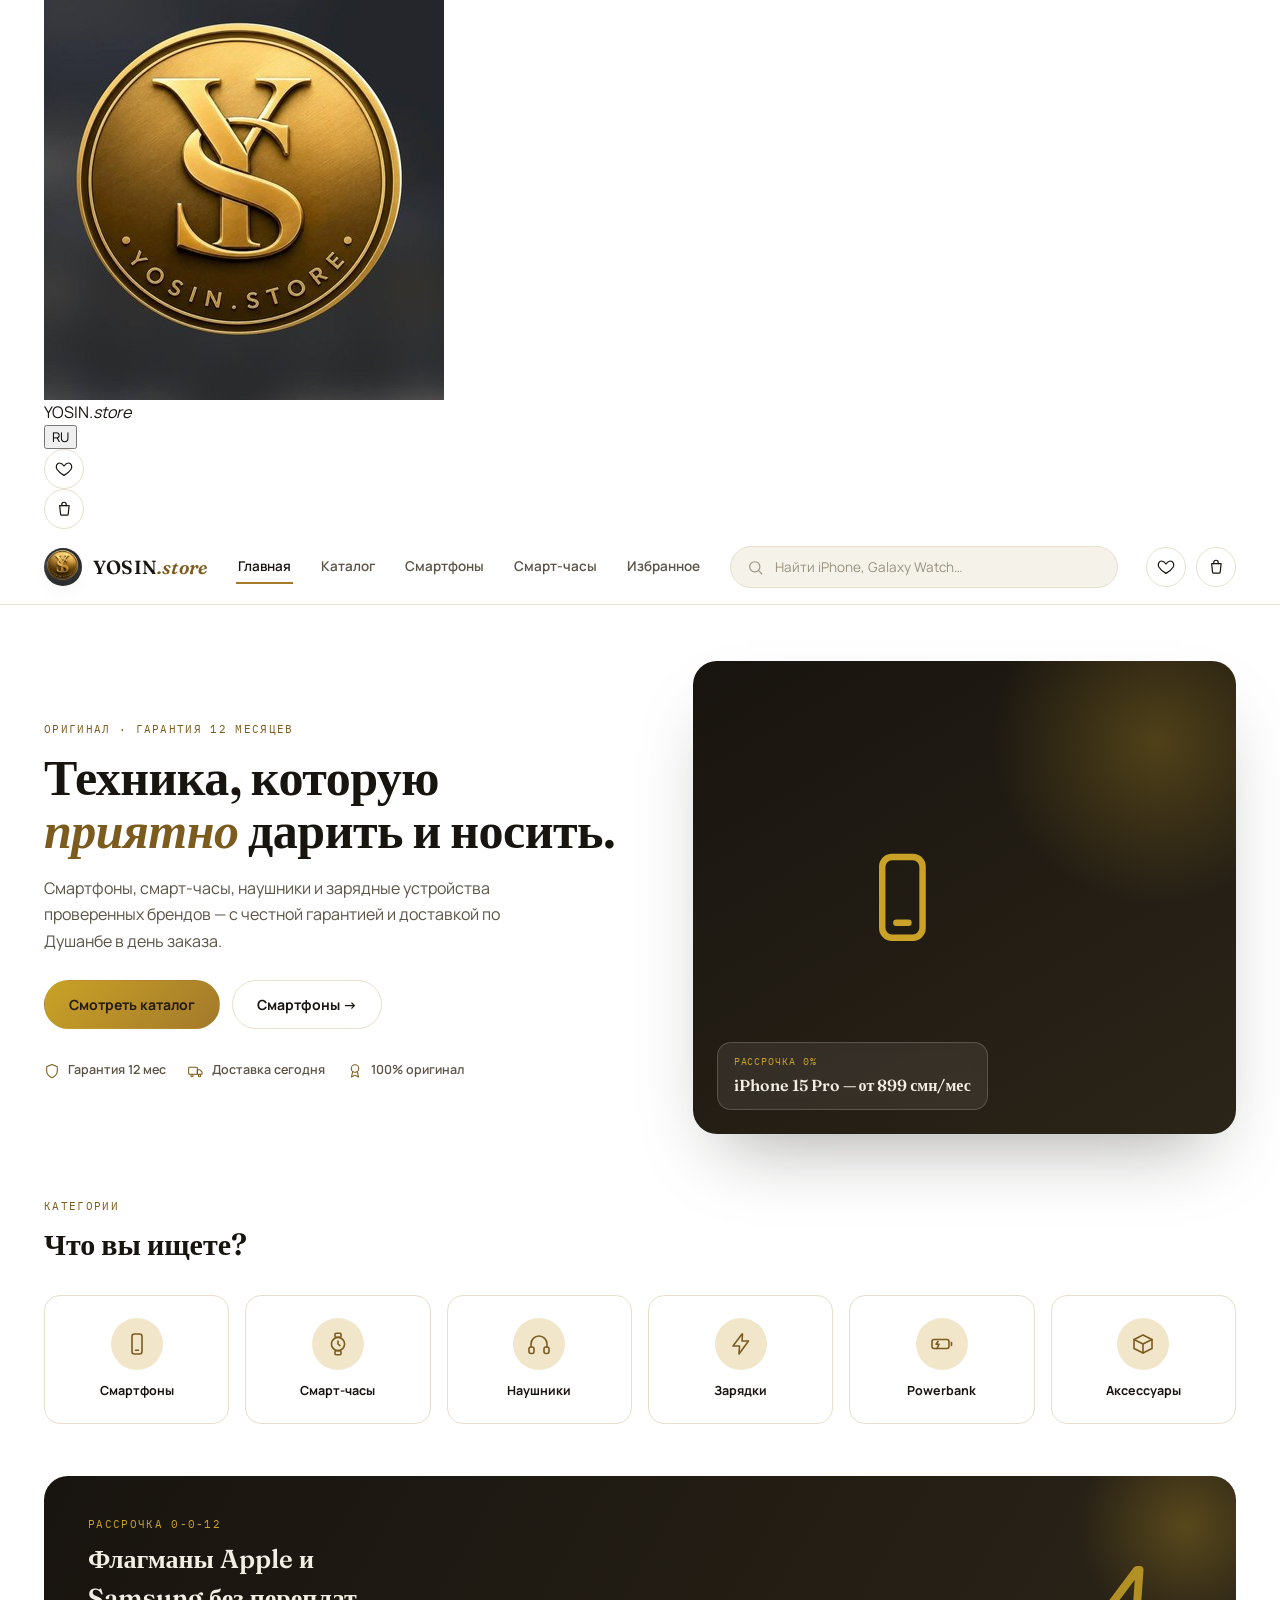
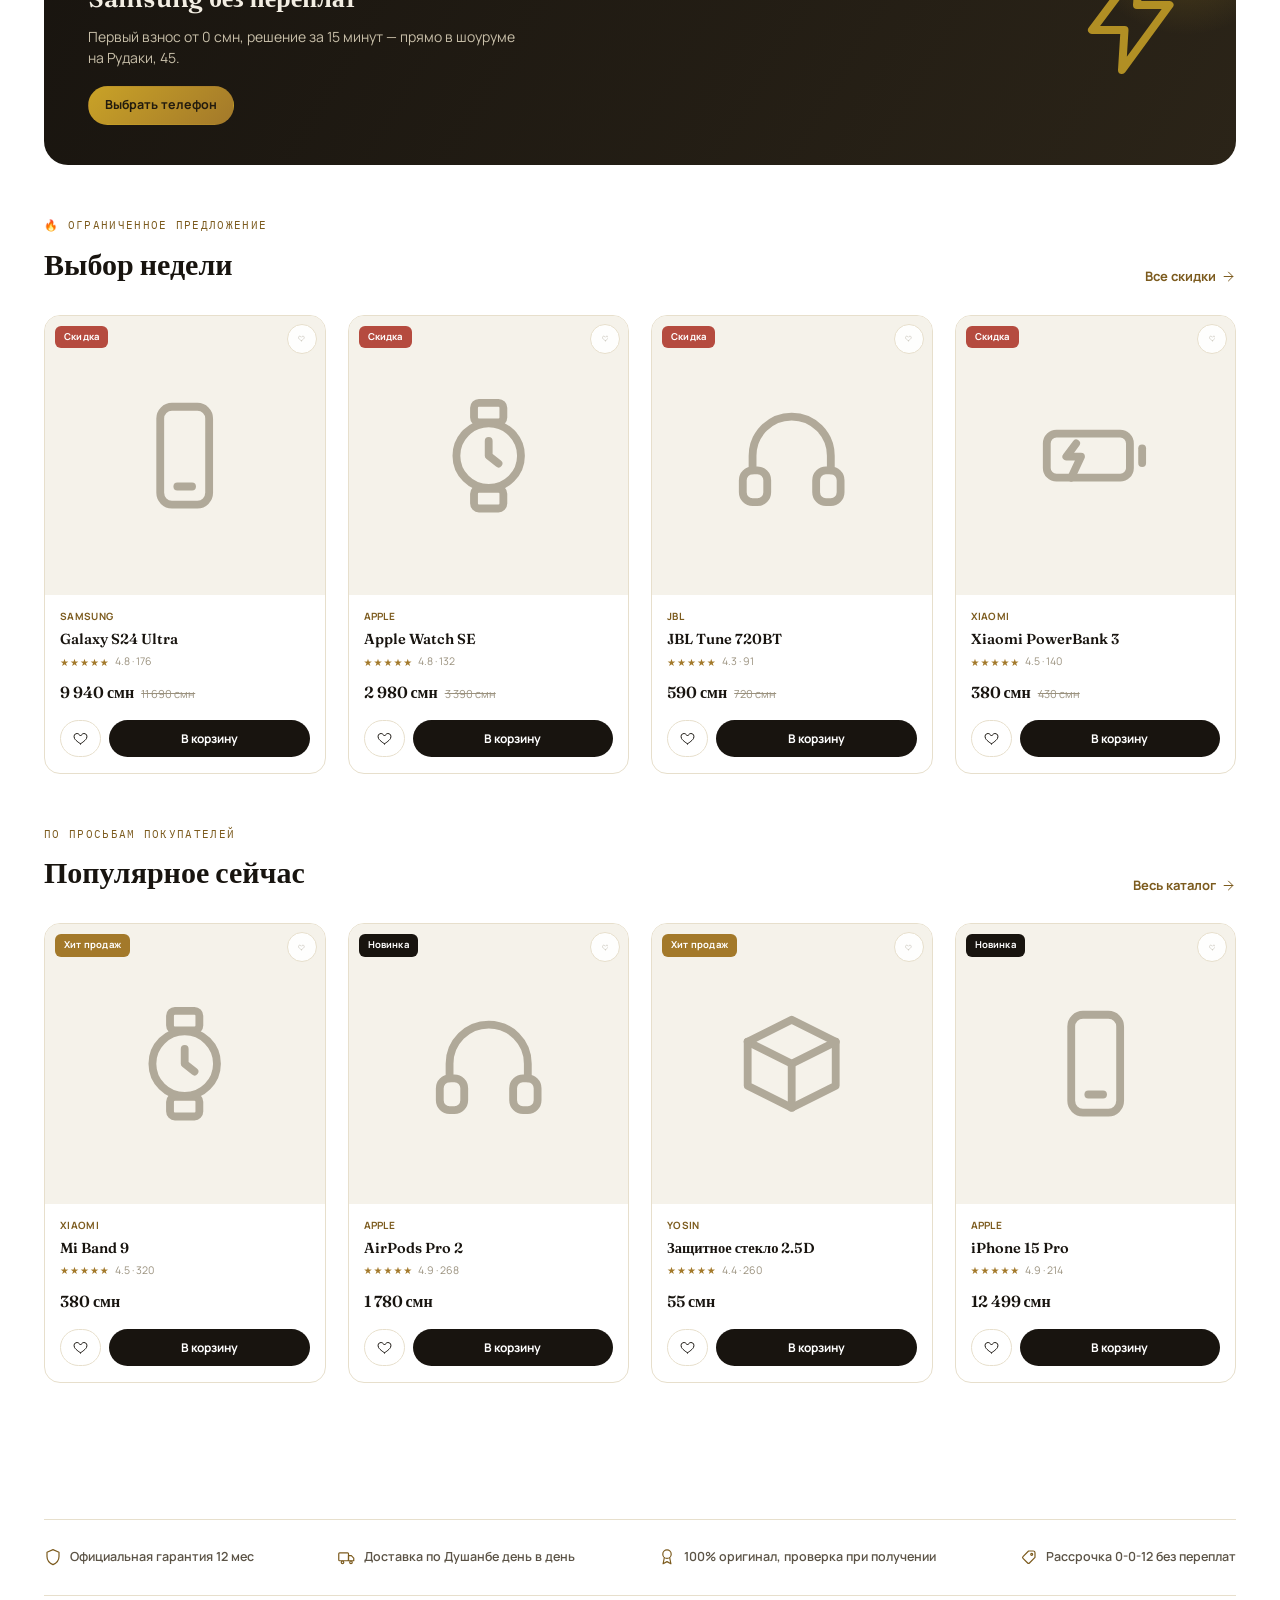
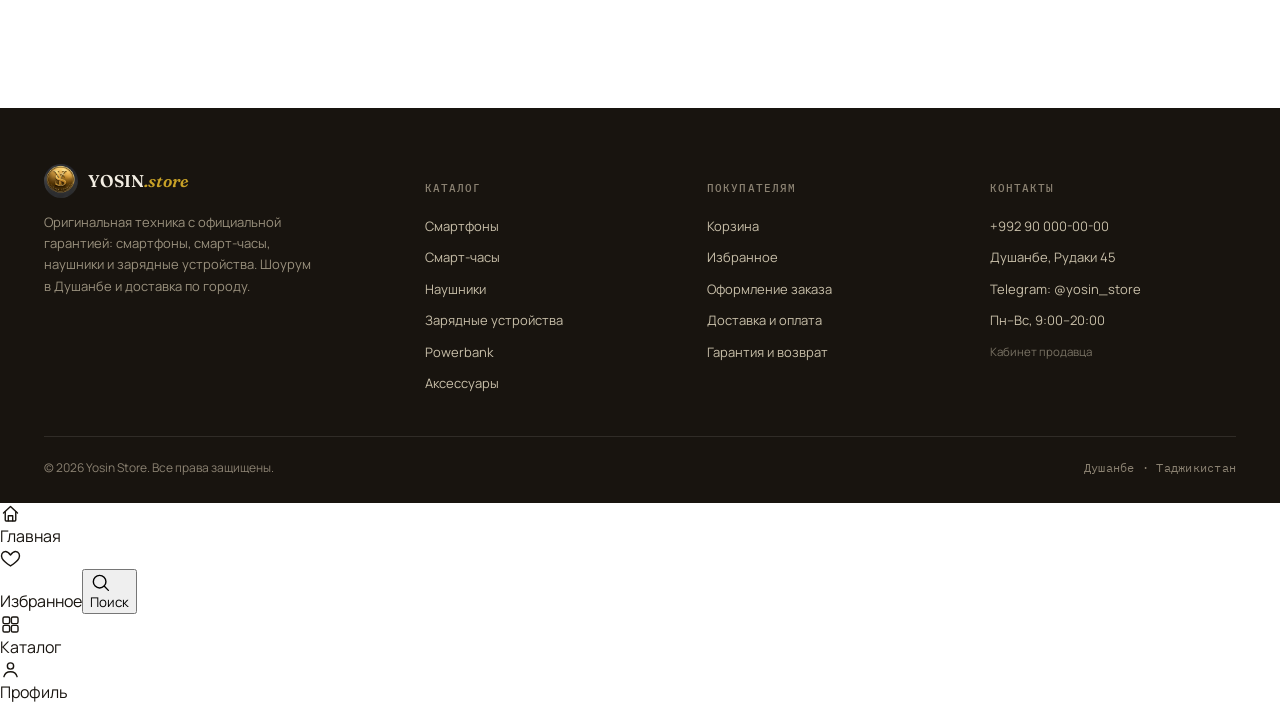
==== commit 32105c1f: "V444" ====
--- a/index.html
+++ b/index.html
@@ -17,15 +17,15 @@
       <span class="wordmark">YOSIN<em>.store</em></span>
     </a>
     <nav class="main-nav">
-      <a href="index.html" data-nav="index.html">Главная</a>
-      <a href="catalog.html" data-nav="catalog.html">Каталог</a>
-      <a href="catalog.html?category=phones">Смартфоны</a>
-      <a href="catalog.html?category=watches">Смарт-часы</a>
-      <a href="favorites.html" data-nav="favorites.html">Избранное</a>
+      <a href="index.html" data-nav="index.html" data-i18n="nav.home">Главная</a>
+      <a href="catalog.html" data-nav="catalog.html" data-i18n="nav.catalog">Каталог</a>
+      <a href="catalog.html?category=phones" data-i18n="nav.phones">Смартфоны</a>
+      <a href="catalog.html?category=watches" data-i18n="nav.watches">Смарт-часы</a>
+      <a href="favorites.html" data-nav="favorites.html" data-i18n="nav.favorites">Избранное</a>
     </nav>
     <form class="header-search" data-search-form>
       <span data-icon="search" data-size="17"></span>
-      <input type="search" name="q" placeholder="Найти iPhone, Galaxy Watch…">
+      <input type="search" name="q" placeholder="Найти iPhone, Galaxy Watch…" data-i18n-placeholder="header.searchDesktop">
     </form>
     <div class="header-actions">
       <button class="nav-toggle" data-nav-toggle aria-label="Меню"></button>
@@ -42,7 +42,7 @@
   <div class="container mobile-search">
     <form class="header-search" data-search-form>
       <span data-icon="search" data-size="17"></span>
-      <input type="search" name="q" placeholder="Найти товар…">
+      <input type="search" name="q" placeholder="Найти товар…" data-i18n-placeholder="header.searchMobile">
     </form>
   </div>
 </header>
@@ -51,12 +51,12 @@
   <div class="container">
     <section class="hero">
       <div class="hero-copy">
-        <span class="eyebrow">Оригинал · Гарантия 12 месяцев</span>
-        <h1>Техника, которую <em class="accent">приятно</em> дарить и носить.</h1>
-        <p>Смартфоны, смарт-часы, наушники и зарядные устройства проверенных брендов — с честной гарантией и доставкой по Душанбе в день заказа.</p>
+        <span class="eyebrow" data-i18n="hero.eyebrow">Оригинал · Гарантия 12 месяцев</span>
+        <h1 data-i18n-html="hero.title">Техника, которую <em class="accent">приятно</em> дарить и носить.</h1>
+        <p data-i18n="hero.subtitle">Смартфоны, смарт-часы, наушники и зарядные устройства проверенных брендов — с честной гарантией и доставкой по Душанбе в день заказа.</p>
         <div class="hero-actions">
-          <a href="catalog.html" class="btn btn-gold">Смотреть каталог</a>
-          <a href="catalog.html?category=phones" class="btn btn-ghost">Смартфоны →</a>
+          <a href="catalog.html" class="btn btn-gold" data-i18n="hero.ctaCatalog">Смотреть каталог</a>
+          <a href="catalog.html?category=phones" class="btn btn-ghost" data-i18n="hero.ctaPhones">Смартфоны →</a>
         </div>
         <div class="hero-trust">
           <span class="item"><span data-icon="shield" data-size="16"></span> Гарантия 12 мес</span>
@@ -143,36 +143,37 @@
           <img src="assets/logo.jpg" alt="Yosin Store">
           <span class="wordmark">YOSIN<em>.store</em></span>
         </div>
-        <p>Оригинальная техника с официальной гарантией: смартфоны, смарт-часы, наушники и зарядные устройства. Шоурум в Душанбе и доставка по городу.</p>
+        <p data-i18n="footer.description">Оригинальная техника с официальной гарантией: смартфоны, смарт-часы, наушники и зарядные устройства. Шоурум в Душанбе и доставка по городу.</p>
       </div>
       <div class="footer-col">
-        <h5>Каталог</h5>
-        <a href="catalog.html?category=phones">Смартфоны</a>
-        <a href="catalog.html?category=watches">Смарт-часы</a>
-        <a href="catalog.html?category=headphones">Наушники</a>
-        <a href="catalog.html?category=chargers">Зарядные устройства</a>
-        <a href="catalog.html?category=powerbanks">Powerbank</a>
-        <a href="catalog.html?category=accessories">Аксессуары</a>
+        <h5 data-i18n="footer.catalogTitle">Каталог</h5>
+        <a href="catalog.html?category=phones" data-i18n="nav.phones">Смартфоны</a>
+        <a href="catalog.html?category=watches" data-i18n="nav.watches">Смарт-часы</a>
+        <a href="catalog.html?category=headphones" data-i18n="footer.headphones">Наушники</a>
+        <a href="catalog.html?category=chargers" data-i18n="footer.chargers">Зарядные устройства</a>
+        <a href="catalog.html?category=powerbanks" data-i18n="footer.powerbanks">Powerbank</a>
+        <a href="catalog.html?category=accessories" data-i18n="footer.accessories">Аксессуары</a>
       </div>
       <div class="footer-col">
-        <h5>Покупателям</h5>
-        <a href="cart.html">Корзина</a>
-        <a href="favorites.html">Избранное</a>
-        <a href="checkout.html">Оформление заказа</a>
-        <a href="#">Доставка и оплата</a>
-        <a href="#">Гарантия и возврат</a>
+        <h5 data-i18n="footer.customersTitle">Покупателям</h5>
+        <a href="cart.html" data-i18n="footer.cart">Корзина</a>
+        <a href="favorites.html" data-i18n="nav.favorites">Избранное</a>
+        <a href="checkout.html" data-i18n="footer.checkout">Оформление заказа</a>
+        <a href="#" data-i18n="footer.delivery">Доставка и оплата</a>
+        <a href="#" data-i18n="footer.warranty">Гарантия и возврат</a>
       </div>
       <div class="footer-col">
-        <h5>Контакты</h5>
+        <h5 data-i18n="footer.contactsTitle">Контакты</h5>
         <a href="tel:+992900000000">+992 90 000-00-00</a>
         <a href="#">Душанбе, Рудаки 45</a>
         <a href="#">Telegram: @yosin_store</a>
-        <a href="#">Пн–Вс, 9:00–20:00</a>
+        <a href="#" data-i18n="footer.hours">Пн–Вс, 9:00–20:00</a>
+        <a href="admin.html" style="opacity:.55;font-size:11.5px;" data-i18n="footer.sellerCabinet">Кабинет продавца</a>
       </div>
     </div>
     <div class="footer-bottom">
-      <span>© 2026 Yosin Store. Все права защищены.</span>
-      <span class="mono">Душанбе · Таджикистан</span>
+      <span data-i18n="footer.copyright">© 2026 Yosin Store. Все права защищены.</span>
+      <span class="mono" data-i18n="footer.tagline">Душанбе · Таджикистан</span>
     </div>
   </div>
 </footer>
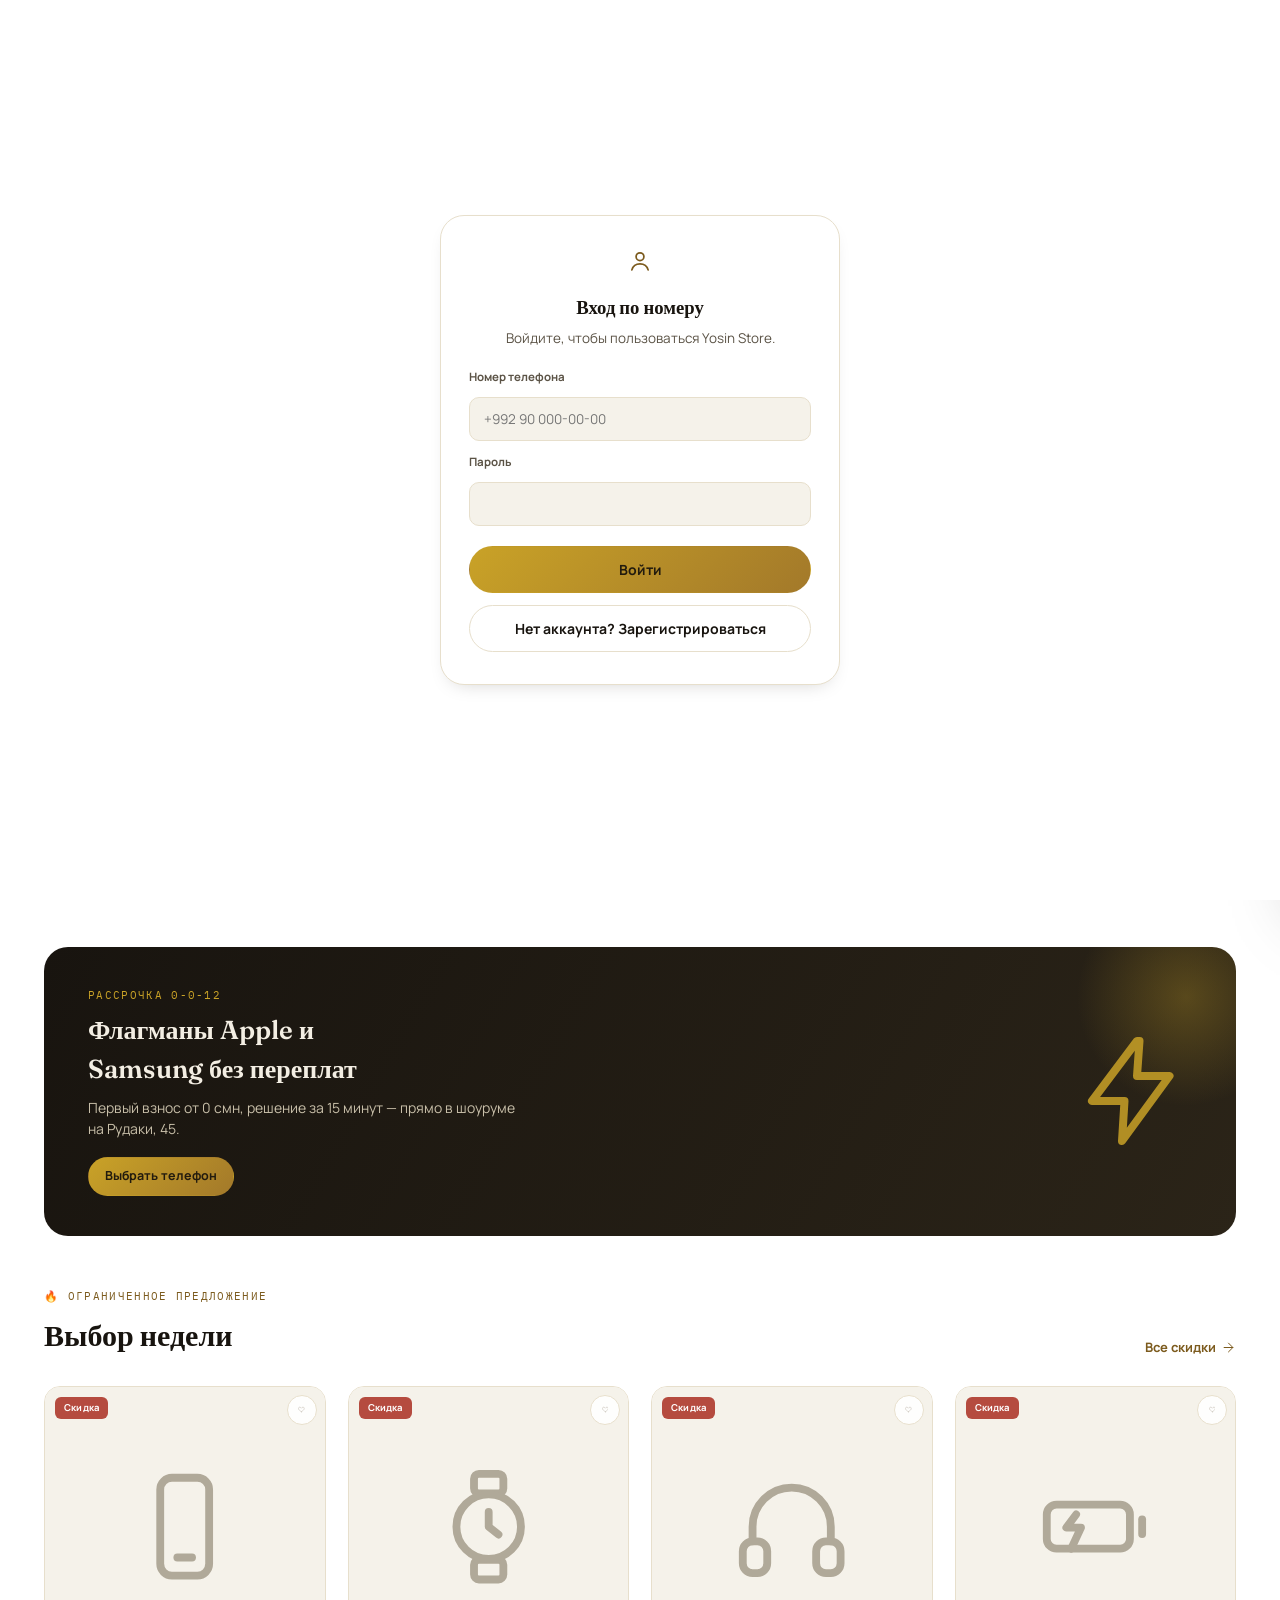
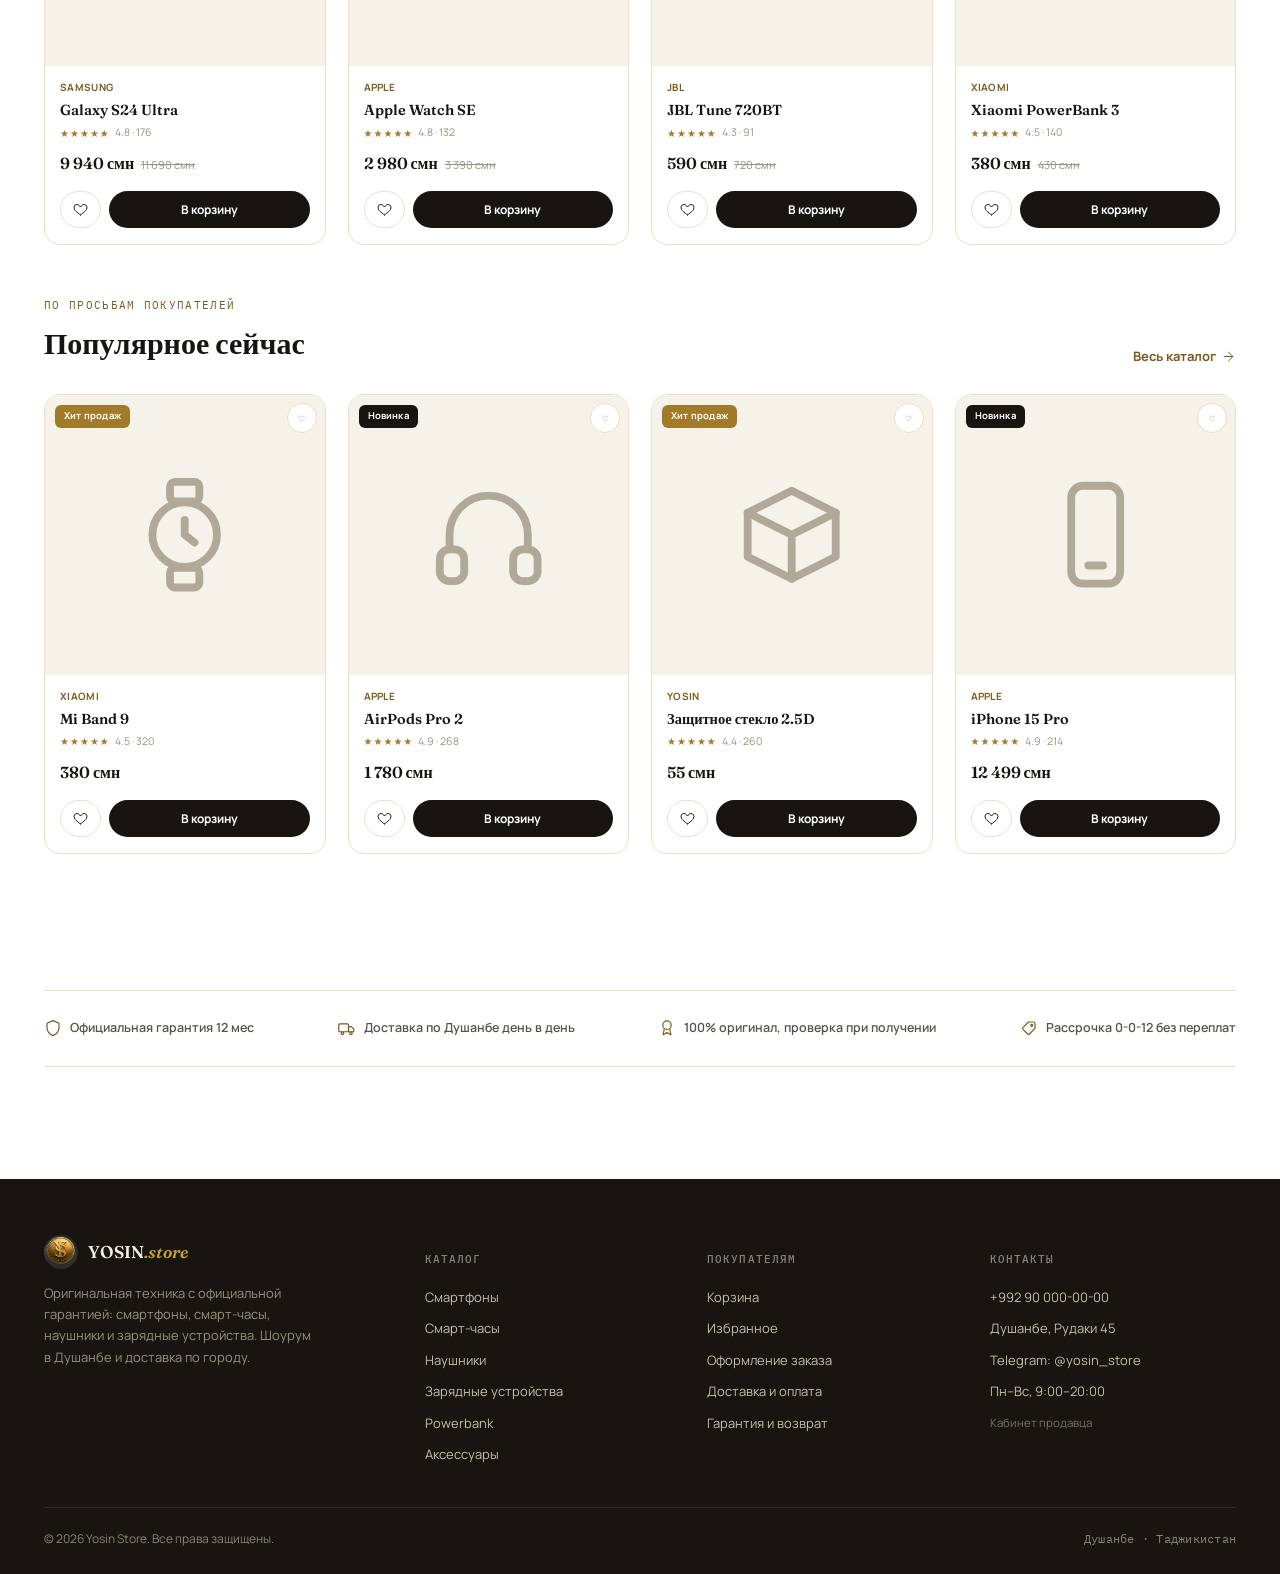
==== commit c0085662: "V444у" ====
--- a/index.html
+++ b/index.html
@@ -9,6 +9,13 @@
 <link rel="stylesheet" href="assets/style.css">
 </head>
 <body data-page="home"> 
+<div class="splash-screen" id="splashScreen">
+  <div class="splash-logo"><img src="assets/logo.jpg" alt="Yosin Store"></div>
+  <div class="splash-word">YOSIN<em>.store</em></div>
+  <div class="splash-bar"><span></span></div>
+  <div class="splash-text">Загрузка…</div>
+</div>
+
 
 <header class="site-header">
   <div class="container header-inner">
--- a/assets/style.css
+++ b/assets/style.css
@@ -267,6 +267,16 @@
 .catalog-layout{display:grid;grid-template-columns:250px 1fr;gap:36px;align-items:start;padding:36px 0 80px;}
 @media (max-width:880px){.catalog-layout{grid-template-columns:1fr;}}
 
+/* Mobile: filters collapse into a toggle so picking a category/brand shows
+   products right away instead of leaving a long filter panel on screen. */
+.filters-toggle-mobile{display:none;}
+@media (max-width:880px){
+  .filters-toggle-mobile{
+    display:flex;align-items:center;justify-content:center;gap:8px;
+  }
+  .filters.mobile-collapsed{display:none;}
+}
+
 .filters{
   background:var(--paper);border:1px solid var(--line);border-radius:var(--radius-md);
   padding:22px;position:sticky;top:calc(var(--header-h) + 20px);
@@ -490,19 +500,14 @@
 .footer-bottom .mono{letter-spacing:.02em;}
 
 /* ---------------- Mobile nav ---------------- */
+/* The horizontal nav is replaced by the side drawer below 920px; the
+   hamburger button opens that drawer instead. */
 @media (max-width:920px){
-  .main-nav{
-    position:fixed;top:var(--header-h);left:0;right:0;bottom:0;
-    background:var(--paper);flex-direction:column;align-items:flex-start;
-    padding:24px;gap:4px;transform:translateX(-100%);transition:transform .25s;
-    z-index:99;overflow-y:auto;
-  }
-  .main-nav.open{transform:translateX(0);}
-  .main-nav a{width:100%;padding:14px 4px;border-bottom:1px solid var(--line);font-size:15px;}
+  .main-nav{display:none;}
   .header-search{display:none;}
   .nav-toggle{
     display:flex;width:40px;height:40px;border-radius:50%;border:1px solid var(--line);
-    align-items:center;justify-content:center;background:var(--paper);flex-shrink:0;
+    align-items:center;justify-content:center;background:var(--paper);flex-shrink:0;cursor:pointer;
   }
   .header-inner{gap:12px;}
   .hero{grid-template-columns:1fr;padding:36px 0 44px;}
@@ -514,3 +519,441 @@
   .mobile-search{display:block;}
   .mobile-search .header-search{display:flex;max-width:none;}
 }
+
+/* ==========================================================================
+   MOTION & LIGHT LAYER — glow, shine, smooth micro-interactions
+   Appended on top of the base design system above (later rules win on
+   matching selectors), nothing removed — same classes, richer motion.
+   ========================================================================== */
+
+:root{
+  --ease-out: cubic-bezier(.16,1,.3,1);
+  --ease-spring: cubic-bezier(.34,1.56,.64,1);
+  --glow-gold-sm: 0 0 0 4px var(--gold-pale);
+  --glow-gold-md: 0 16px 32px -16px rgba(163,121,42,.28), 0 6px 14px -8px rgba(24,20,15,.14);
+}
+
+@media (prefers-reduced-motion: no-preference){
+  body{animation:pageFadeIn .5s var(--ease-out);}
+}
+@keyframes pageFadeIn{from{opacity:0;}to{opacity:1;}}
+
+/* ---- buttons: shine sweep + soft lift ---- */
+.btn{
+  position:relative;overflow:hidden;isolation:isolate;
+  transition:transform .35s var(--ease-out), box-shadow .35s var(--ease-out), opacity .15s;
+}
+.btn::before{
+  content:'';position:absolute;top:0;left:-60%;width:40%;height:100%;
+  background:linear-gradient(115deg, transparent, rgba(255,255,255,.32), transparent);
+  transform:skewX(-18deg);transition:left .65s var(--ease-out);pointer-events:none;z-index:1;
+}
+.btn:hover::before{left:130%;}
+.btn:hover{transform:translateY(-2px);}
+.btn-gold:hover{box-shadow:0 16px 36px -12px rgba(163,121,42,.6), 0 0 0 1px rgba(163,121,42,.15);}
+.btn-primary:hover{box-shadow:var(--shadow-md);}
+.btn-ghost:hover{box-shadow:var(--glow-gold-sm);}
+
+/* ---- nav links: animated gold underline instead of static border ---- */
+.main-nav a{position:relative;}
+.main-nav a:hover, .main-nav a.active{border-color:transparent;}
+.main-nav a::after{
+  content:'';position:absolute;left:2px;right:100%;bottom:2px;height:2px;border-radius:2px;
+  background:linear-gradient(90deg,var(--gold),var(--gold-bright));
+  transition:right .35s var(--ease-out);
+}
+.main-nav a:hover::after, .main-nav a.active::after{right:2px;}
+
+/* ---- header search: glow on focus ---- */
+.header-search{transition:border-color .25s, box-shadow .25s;}
+.header-search:focus-within{border-color:var(--gold);box-shadow:var(--glow-gold-sm);background:var(--paper);}
+
+/* ---- brand mark glow ---- */
+.brand img{transition:box-shadow .3s var(--ease-out), transform .3s var(--ease-out);}
+.brand:hover img{box-shadow:0 0 0 3px var(--gold-pale), var(--shadow-sm);transform:rotate(-4deg);}
+
+/* ---- icon buttons (cart/heart in header) ---- */
+.icon-btn{transition:border-color .3s var(--ease-out), box-shadow .3s var(--ease-out), transform .25s var(--ease-spring);}
+.icon-btn:hover{border-color:var(--gold);box-shadow:var(--glow-gold-sm);transform:translateY(-2px);}
+
+/* ---- category cards: icon glow + playful tilt ---- */
+.cat-card{transition:border-color .3s var(--ease-out), transform .4s var(--ease-out), box-shadow .4s var(--ease-out);}
+.cat-card:hover{transform:translateY(-5px);box-shadow:var(--glow-gold-md);}
+.cat-card .ic{transition:transform .4s var(--ease-spring), box-shadow .4s var(--ease-out);}
+.cat-card:hover .ic{transform:scale(1.14) rotate(-6deg);box-shadow:0 0 0 7px var(--gold-pale);}
+
+/* ---- hero: living light ---- */
+.hero-art::before{animation:pulseGlow 6s ease-in-out infinite;}
+@keyframes pulseGlow{0%,100%{opacity:.22;transform:scale(1);}50%{opacity:.36;transform:scale(1.05);}}
+.hero-badge{animation:floatY 5s ease-in-out infinite;}
+@keyframes floatY{0%,100%{transform:translateY(0);}50%{transform:translateY(-7px);}}
+.hero-art .icon-wrap{transition:transform .6s var(--ease-out);}
+.hero-art:hover .icon-wrap{transform:scale(1.04) rotate(2deg);}
+
+/* ---- promo banner glow pulse ---- */
+.promo-banner::after{animation:pulseGlow 7s ease-in-out infinite;}
+
+/* ---- product cards: zoom, glow, color shift ---- */
+.product-card{
+  transition:transform .45s var(--ease-out), box-shadow .45s var(--ease-out), border-color .3s var(--ease-out);
+}
+.product-card:hover{transform:translateY(-6px);box-shadow:var(--glow-gold-md);border-color:var(--gold-bright);}
+.product-thumb{position:relative;}
+.product-thumb::after{
+  content:'';position:absolute;inset:0;z-index:1;pointer-events:none;
+  background:linear-gradient(115deg, transparent 38%, rgba(201,162,39,.16) 50%, transparent 62%);
+  transform:translateX(-120%);transition:transform .8s var(--ease-out);
+}
+.product-card:hover .product-thumb::after{transform:translateX(120%);}
+.product-thumb .icon-wrap{transition:transform .5s var(--ease-out);}
+.product-card:hover .product-thumb .icon-wrap{transform:scale(1.12) rotate(-2deg);}
+.product-info .name{transition:color .25s var(--ease-out);}
+.product-card:hover .product-info .name{color:var(--gold-deep);}
+.fav-toggle{transition:color .2s, transform .25s var(--ease-spring), box-shadow .25s var(--ease-out);}
+.fav-toggle:hover{box-shadow:var(--glow-gold-sm);}
+@keyframes heartPop{0%{transform:scale(1);}35%{transform:scale(1.25);}60%{transform:scale(.92);}100%{transform:scale(1);}}
+.fav-toggle.on{animation:heartPop .5s var(--ease-spring);}
+.add-row .btn{transition:transform .3s var(--ease-out), box-shadow .3s var(--ease-out);}
+
+/* ---- section "view all" links: arrow slide ---- */
+.section-link{transition:gap .25s var(--ease-out), color .2s;}
+.section-link:hover{gap:9px;color:var(--gold);}
+
+/* ---- chips / sort / filters ---- */
+.chip{transition:all .25s var(--ease-out);}
+.chip:hover:not(.active){transform:translateY(-2px);box-shadow:var(--glow-gold-sm);}
+.filter-option{transition:color .2s, transform .2s var(--ease-out);}
+.filter-option:hover{transform:translateX(3px);}
+.sort-select{transition:border-color .25s, box-shadow .25s;}
+.sort-select:hover, .sort-select:focus{border-color:var(--gold);box-shadow:var(--glow-gold-sm);}
+
+/* ---- product detail: zoom + tactile controls ---- */
+.pd-main-img{overflow:hidden;transition:box-shadow .3s var(--ease-out);}
+.pd-main-img:hover{box-shadow:var(--glow-gold-md);}
+.pd-main-img .icon-wrap{transition:transform .5s var(--ease-out);}
+.pd-main-img:hover .icon-wrap{transform:scale(1.08);}
+.pd-thumbs .t{transition:border-color .25s, transform .25s var(--ease-out);}
+.pd-thumbs .t:hover{border-color:var(--gold);transform:translateY(-2px);}
+.color-swatches .c{transition:transform .25s var(--ease-spring), box-shadow .25s var(--ease-out);}
+.color-swatches .c:hover{transform:scale(1.14);box-shadow:0 0 0 2px var(--gold-pale);}
+.stepper button{transition:border-color .2s, color .2s, transform .2s var(--ease-spring);}
+.stepper button:hover{transform:scale(1.1);}
+
+/* ---- cart / checkout micro-interactions ---- */
+.cart-item .thumb{transition:border-color .25s, box-shadow .25s;}
+.cart-item:hover .thumb{border-color:var(--gold);box-shadow:var(--glow-gold-sm);}
+.cart-item .meta .remove{transition:opacity .2s;}
+.cart-item .meta .remove:hover{opacity:.7;}
+.field input,.field textarea{transition:border-color .25s, box-shadow .25s;}
+.field input:focus,.field textarea:focus{box-shadow:var(--glow-gold-sm);}
+.radio-card{transition:border-color .25s var(--ease-out), background .25s var(--ease-out), box-shadow .25s var(--ease-out);}
+.radio-card:hover{border-color:var(--gold);}
+.radio-card.active{box-shadow:var(--glow-gold-sm);}
+.summary-card{transition:box-shadow .3s var(--ease-out);}
+.promo-row input{transition:border-color .25s, box-shadow .25s;}
+.promo-row input:focus{border-color:var(--gold);box-shadow:var(--glow-gold-sm);outline:none;}
+
+/* ---- footer links: slide on hover ---- */
+.footer-col a{transition:color .25s, transform .25s var(--ease-out);}
+.footer-col a:hover{transform:translateX(4px);}
+
+/* ---- toast: springier entrance ---- */
+.toast{transition:opacity .3s var(--ease-out), transform .4s var(--ease-spring);}
+
+/* ---- gentle entrance for freshly-rendered grids ---- */
+@keyframes fadeUp{from{opacity:0;transform:translateY(16px);}to{opacity:1;transform:translateY(0);}}
+.product-grid .product-card, .cat-grid .cat-card{animation:fadeUp .55s var(--ease-out) both;}
+.product-grid .product-card:nth-child(1),.cat-grid .cat-card:nth-child(1){animation-delay:.02s;}
+.product-grid .product-card:nth-child(2),.cat-grid .cat-card:nth-child(2){animation-delay:.06s;}
+.product-grid .product-card:nth-child(3),.cat-grid .cat-card:nth-child(3){animation-delay:.10s;}
+.product-grid .product-card:nth-child(4),.cat-grid .cat-card:nth-child(4){animation-delay:.14s;}
+.product-grid .product-card:nth-child(5),.cat-grid .cat-card:nth-child(5){animation-delay:.18s;}
+.product-grid .product-card:nth-child(6),.cat-grid .cat-card:nth-child(6){animation-delay:.22s;}
+.product-grid .product-card:nth-child(7),.cat-grid .cat-card:nth-child(7){animation-delay:.26s;}
+.product-grid .product-card:nth-child(8),.cat-grid .cat-card:nth-child(8){animation-delay:.30s;}
+
+/* ---- respect reduced-motion preference ---- */
+@media (prefers-reduced-motion: reduce){
+  *,*::before,*::after{
+    animation-duration:.001ms !important;
+    animation-iteration-count:1 !important;
+    transition-duration:.001ms !important;
+    scroll-behavior:auto !important;
+  }
+}
+
+/* ==========================================================================
+   TOUCH SAFETY NET — on phones/tablets there is no real hover, so a tap can
+   leave :hover styles "stuck" until the user taps elsewhere. Neutralise the
+   transform/shadow/shine hover effects on touch-only devices; keep simple
+   color changes (harmless) and all non-hover animations as-is.
+   ========================================================================== */
+@media (hover: none){
+  .btn:hover{transform:none;}
+  .btn:hover::before, .btn::before{display:none;}
+  .icon-btn:hover{transform:none;box-shadow:none;}
+  .brand:hover img{transform:none;box-shadow:var(--shadow-sm);}
+  .cat-card:hover{transform:none;box-shadow:none;}
+  .cat-card:hover .ic{transform:none;box-shadow:none;}
+  .product-card:hover{transform:none;box-shadow:none;}
+  .product-card:hover .product-thumb .icon-wrap{transform:none;}
+  .product-thumb::after{display:none;}
+  .fav-toggle:hover{box-shadow:none;}
+  .chip:hover:not(.active){transform:none;box-shadow:none;}
+  .filter-option:hover{transform:none;}
+  .section-link:hover{gap:5px;}
+  .pd-main-img:hover{box-shadow:none;}
+  .pd-main-img:hover .icon-wrap{transform:none;}
+  .pd-thumbs .t:hover{transform:none;}
+  .color-swatches .c:hover{transform:none;box-shadow:none;}
+  .stepper button:hover{transform:none;}
+  .cart-item:hover .thumb{border-color:var(--line);box-shadow:none;}
+  .footer-col a:hover{transform:none;}
+  .hero-art:hover .icon-wrap{transform:none;}
+}
+
+/* ==========================================================================
+   BOTTOM TAB BAR (mobile) — Home / Catalog / Search / Favorites / Cart
+   ========================================================================== */
+.bottom-nav{display:none;}
+@media (max-width:760px){
+  body.has-bottom-nav{padding-bottom:calc(64px + env(safe-area-inset-bottom, 0px));}
+  .bottom-nav{
+    display:flex;position:fixed;left:0;right:0;bottom:0;z-index:200;
+    background:rgba(255,255,255,.94);backdrop-filter:blur(14px) saturate(140%);
+    border-top:1px solid var(--line);
+    padding:6px 4px calc(6px + env(safe-area-inset-bottom, 0px));
+  }
+  .bn-item{
+    flex:1;display:flex;flex-direction:column;align-items:center;justify-content:center;gap:3px;
+    padding:6px 2px;border:none;background:none;color:var(--ink-faint);
+    font-family:inherit;font-size:10px;font-weight:700;letter-spacing:.01em;
+    transition:color .2s var(--ease-out);
+  }
+  .bn-item .bn-icon-wrap{position:relative;display:flex;transition:transform .25s var(--ease-spring);}
+  .bn-item .bn-icon-wrap svg{width:21px;height:21px;}
+  .bn-item .count{
+    position:absolute;top:-5px;right:-7px;min-width:15px;height:15px;padding:0 3px;
+    border-radius:100px;background:var(--gold);color:#fff;font-size:8.5px;font-weight:700;
+    line-height:15px;text-align:center;
+  }
+  .bn-item.active{color:var(--gold-deep);}
+  .bn-item.active .bn-icon-wrap{transform:translateY(-1px);}
+  .bn-item:active .bn-icon-wrap{transform:scale(.88);}
+  body.has-bottom-nav .toast{bottom:calc(70px + env(safe-area-inset-bottom, 0px));}
+  body.has-bottom-nav .pd-actions{bottom:calc(12px + 64px + env(safe-area-inset-bottom, 0px));}
+}
+
+/* ==========================================================================
+   ADMIN CABINET (admin.html) — login + product management, talks to the
+   real Yosin backend (Domain/Infrastructure/WebApi + Postgres).
+   ========================================================================== */
+.admin-login-card{
+  max-width:400px;margin:24px auto 60px;background:var(--paper);border:1px solid var(--line);
+  border-radius:var(--radius-lg);padding:32px 28px;text-align:center;box-shadow:var(--shadow-sm);
+}
+.admin-login-card form{text-align:left;}
+.admin-login-card .field label{display:block;margin-bottom:6px;}
+.admin-login-card .field input{width:100%;}
+.admin-error{
+  background:var(--danger-bg);color:var(--danger);border-radius:10px;padding:10px 14px;
+  font-size:12.5px;font-weight:600;margin:10px 0 0;
+}
+.admin-toolbar{
+  display:flex;justify-content:space-between;align-items:flex-start;gap:16px;flex-wrap:wrap;
+  margin-bottom:22px;
+}
+.admin-stats{display:flex;gap:16px;flex-wrap:wrap;margin-top:8px;}
+.admin-stat{font-size:12.5px;color:var(--ink-soft);}
+.admin-stat b{font-family:'Fraunces',serif;color:var(--ink);font-size:14.5px;margin-right:3px;}
+.admin-table{display:flex;flex-direction:column;gap:10px;}
+.admin-row{
+  display:grid;grid-template-columns:46px 1fr auto auto auto;gap:14px;align-items:center;
+  background:var(--paper);border:1px solid var(--line);border-radius:var(--radius-md);
+  padding:12px 16px;transition:border-color .2s, box-shadow .2s;
+}
+.admin-row:hover{border-color:var(--gold);box-shadow:var(--shadow-sm);}
+.admin-row-thumb{
+  width:46px;height:46px;border-radius:10px;background:var(--tint);color:var(--ink-faint);
+  display:flex;align-items:center;justify-content:center;flex-shrink:0;
+}
+.admin-row-name{font-weight:700;font-size:13.5px;}
+.admin-row-sub{font-size:11.5px;color:var(--ink-faint);margin-top:2px;}
+.admin-row-price{font-family:'Fraunces',serif;font-weight:600;font-size:14px;white-space:nowrap;}
+.admin-row-stock{font-size:11.5px;color:var(--ink-soft);white-space:nowrap;}
+.admin-row-stock.low{color:var(--danger);font-weight:700;}
+.admin-row-actions{display:flex;gap:8px;}
+@media (max-width:640px){
+  .admin-row{grid-template-columns:40px 1fr;grid-template-rows:auto auto;row-gap:8px;}
+  .admin-row-price,.admin-row-stock{grid-column:2;justify-self:start;}
+  .admin-row-actions{grid-column:1/-1;}
+}
+.btn-danger-outline{background:var(--danger-bg);color:var(--danger);}
+.btn-danger-outline:hover{box-shadow:0 8px 20px -10px rgba(255,92,122,.4);}
+
+.admin-modal{
+  position:fixed;inset:0;background:rgba(20,32,25,.5);backdrop-filter:blur(3px);
+  display:flex;align-items:flex-start;justify-content:center;padding:40px 16px;
+  overflow-y:auto;z-index:500;
+}
+.admin-modal[hidden]{display:none;}
+.admin-modal-card{
+  background:var(--paper);border-radius:var(--radius-lg);padding:26px;max-width:520px;width:100%;
+  box-shadow:var(--shadow-lg);
+}
+.admin-modal-head{display:flex;justify-content:space-between;align-items:center;margin-bottom:16px;}
+.admin-modal-close{
+  width:32px;height:32px;border-radius:50%;border:1px solid var(--line);background:var(--paper);
+  font-size:18px;line-height:1;color:var(--ink-soft);cursor:pointer;
+}
+.admin-modal-close:hover{border-color:var(--gold);color:var(--ink);}
+
+/* Raised circular search button in the bottom tab bar, echoing the floating
+   center action of an app-style nav — done in our own gold, not green. */
+@media (max-width:760px){
+  .bn-search .bn-icon-wrap{
+    width:44px;height:44px;border-radius:50%;
+    background:linear-gradient(135deg, var(--gold-bright), var(--gold-deep));
+    color:#fff;justify-content:center;
+    margin-top:-22px;
+    box-shadow:0 10px 22px -8px rgba(184,138,44,.55), 0 0 0 4px var(--paper);
+  }
+}
+
+/* ==========================================================================
+   SIDE DRAWER — mobile hamburger menu. Slides in from the right over a dark
+   overlay: logo + close button, nav links, language switch, cabinet button.
+   ========================================================================== */
+.drawer-overlay{
+  position:fixed;inset:0;background:rgba(20,32,25,.45);
+  opacity:0;pointer-events:none;transition:opacity .25s;z-index:540;
+}
+.drawer-overlay.open{opacity:1;pointer-events:auto;}
+.side-drawer{
+  position:fixed;top:0;right:0;bottom:0;width:82%;max-width:340px;
+  background:var(--paper);box-shadow:var(--shadow-lg);
+  transform:translateX(100%);transition:transform .28s var(--ease-out);
+  z-index:550;display:flex;flex-direction:column;padding:20px 18px;overflow-y:auto;
+}
+.side-drawer.open{transform:translateX(0);}
+.drawer-head{display:flex;align-items:center;justify-content:space-between;margin-bottom:20px;}
+.drawer-logo{display:flex;align-items:center;gap:8px;text-decoration:none;color:inherit;}
+.drawer-logo img{width:26px;height:26px;border-radius:7px;object-fit:cover;}
+.drawer-logo .wordmark{font-family:'Fraunces',serif;font-weight:600;font-size:15px;color:var(--ink);}
+.drawer-logo .wordmark em{font-style:normal;color:var(--gold-deep);}
+.drawer-close{
+  width:34px;height:34px;border-radius:50%;border:1px solid var(--line);background:var(--paper);
+  display:flex;align-items:center;justify-content:center;color:var(--ink-soft);cursor:pointer;flex-shrink:0;
+}
+.drawer-close:hover{border-color:var(--gold);color:var(--ink);}
+.drawer-nav{display:flex;flex-direction:column;gap:3px;margin-bottom:18px;}
+.drawer-link{
+  display:flex;align-items:center;justify-content:space-between;gap:10px;
+  padding:12px;border-radius:12px;color:var(--ink-soft);font-weight:600;font-size:14px;
+  transition:background .15s, color .15s;
+}
+.drawer-link span:first-child{display:flex;align-items:center;gap:10px;}
+.drawer-link svg{flex-shrink:0;}
+.drawer-link:hover{background:var(--tint);color:var(--ink);}
+.drawer-link.active{background:var(--gold-pale);color:var(--gold-deep);}
+.drawer-lang{display:flex;gap:8px;margin:4px 0 20px;padding-top:16px;border-top:1px solid var(--line);}
+.drawer-lang button{
+  flex:1;padding:9px 0;border-radius:100px;border:1px solid var(--line);background:var(--paper);
+  font-family:inherit;font-size:12px;font-weight:700;letter-spacing:.03em;color:var(--ink-soft);cursor:pointer;
+  transition:border-color .15s, color .15s, background .15s;
+}
+.drawer-lang button:hover{border-color:var(--gold);color:var(--ink);}
+.drawer-lang button.active{border-color:var(--gold);color:var(--gold-deep);background:var(--gold-pale);}
+.drawer-cabinet{
+  margin-top:auto;display:flex;align-items:center;justify-content:center;gap:8px;
+  padding:14px;border-radius:100px;background:var(--gold);color:#fff;font-weight:700;font-size:14px;
+  transition:box-shadow .2s, transform .2s;
+}
+.drawer-cabinet:hover{box-shadow:var(--glow-gold-sm);}
+.drawer-cabinet:active{transform:scale(.98);}
+body.drawer-locked{overflow:hidden;}
+
+/* ==========================================================================
+   SPLASH SCREEN — brief branded loading screen on every page load.
+   ========================================================================== */
+.splash-screen{
+  position:fixed;inset:0;z-index:1000;
+  display:flex;flex-direction:column;align-items:center;justify-content:center;gap:14px;
+  background:linear-gradient(160deg, var(--gold-deep), var(--gold) 60%, var(--gold-bright));
+  transition:opacity .4s var(--ease-out);
+}
+.splash-screen.splash-hide{opacity:0;pointer-events:none;}
+.splash-logo img{width:60px;height:60px;border-radius:16px;box-shadow:0 12px 30px -10px rgba(0,0,0,.4);object-fit:cover;display:block;}
+.splash-word{font-family:'Fraunces',serif;font-weight:700;font-size:21px;color:#fff;letter-spacing:.01em;}
+.splash-word em{font-style:normal;opacity:.85;}
+.splash-bar{width:130px;height:4px;border-radius:100px;background:rgba(255,255,255,.28);overflow:hidden;margin-top:4px;}
+.splash-bar span{display:block;height:100%;width:40%;background:#fff;border-radius:100px;animation:splashSlide 1.1s ease-in-out infinite;}
+@keyframes splashSlide{
+  0%{transform:translateX(-120%);}
+  100%{transform:translateX(340%);}
+}
+.splash-text{font-size:11.5px;color:rgba(255,255,255,.85);letter-spacing:.04em;}
+@media (prefers-reduced-motion: reduce){
+  .splash-bar span{animation:none;left:0;}
+  .splash-screen{transition:none;}
+}
+
+/* ==========================================================================
+   PROFILE PAGE — customer account (login/register + orders/favorites).
+   ========================================================================== */
+.profile-head{display:flex;align-items:center;gap:14px;margin-bottom:22px;flex-wrap:wrap;}
+.profile-avatar{
+  width:52px;height:52px;border-radius:50%;background:var(--gold-pale);color:var(--gold-deep);
+  display:flex;align-items:center;justify-content:center;flex-shrink:0;
+}
+.profile-stats{display:flex;gap:14px;margin-bottom:22px;}
+.profile-stat{
+  flex:1;background:var(--paper);border:1px solid var(--line);border-radius:var(--radius-md);
+  padding:16px;text-align:center;
+}
+.profile-stat b{display:block;font-family:'Fraunces',serif;font-size:22px;color:var(--ink);margin-bottom:4px;}
+.profile-stat span{font-size:12px;color:var(--ink-soft);}
+.profile-seller-banner{
+  display:flex;align-items:center;gap:10px;padding:14px 16px;border-radius:var(--radius-md);
+  background:var(--gold-pale);color:var(--gold-deep);font-weight:700;font-size:13.5px;margin-bottom:22px;
+  transition:box-shadow .2s;
+}
+.profile-seller-banner:hover{box-shadow:var(--glow-gold-sm);}
+.profile-section{margin-bottom:22px;}
+.profile-section h3{font-size:15px;margin-bottom:12px;}
+.profile-empty{color:var(--ink-faint);font-size:13px;padding:18px 0;text-align:center;}
+.order-card{
+  background:var(--paper);border:1px solid var(--line);border-radius:var(--radius-md);
+  padding:14px 16px;margin-bottom:10px;
+}
+.order-card-top{display:flex;justify-content:space-between;align-items:center;gap:10px;margin-bottom:6px;}
+.order-card-num{font-weight:700;font-size:13.5px;}
+.order-card-status{
+  display:inline-block;padding:3px 10px;border-radius:100px;font-size:10.5px;font-weight:700;
+  background:var(--tint);color:var(--ink-soft);white-space:nowrap;
+}
+.order-card-date{font-size:11.5px;color:var(--ink-faint);}
+.order-card-total{font-family:'Fraunces',serif;font-weight:600;font-size:14px;margin-top:6px;}
+.profile-row{
+  display:flex;align-items:center;gap:10px;padding:14px 16px;border-radius:var(--radius-md);
+  background:var(--paper);border:1px solid var(--line);margin-bottom:10px;color:var(--ink);
+  font-weight:600;font-size:13.5px;transition:border-color .15s;
+}
+.profile-row:hover{border-color:var(--gold);}
+.profile-row svg:last-child{margin-left:auto;color:var(--ink-faint);}
+
+/* ==========================================================================
+   AUTH GATE — full-screen login/register required before the site is
+   usable. Sits above everything except the splash screen.
+   ========================================================================== */
+.auth-gate{
+  position:fixed;inset:0;z-index:900;
+  background:var(--bg);
+  display:flex;align-items:center;justify-content:center;
+  padding:24px;overflow-y:auto;
+}
+.auth-gate .admin-login-card{width:100%;}
+body.gate-locked{overflow:hidden;}
+
+
+
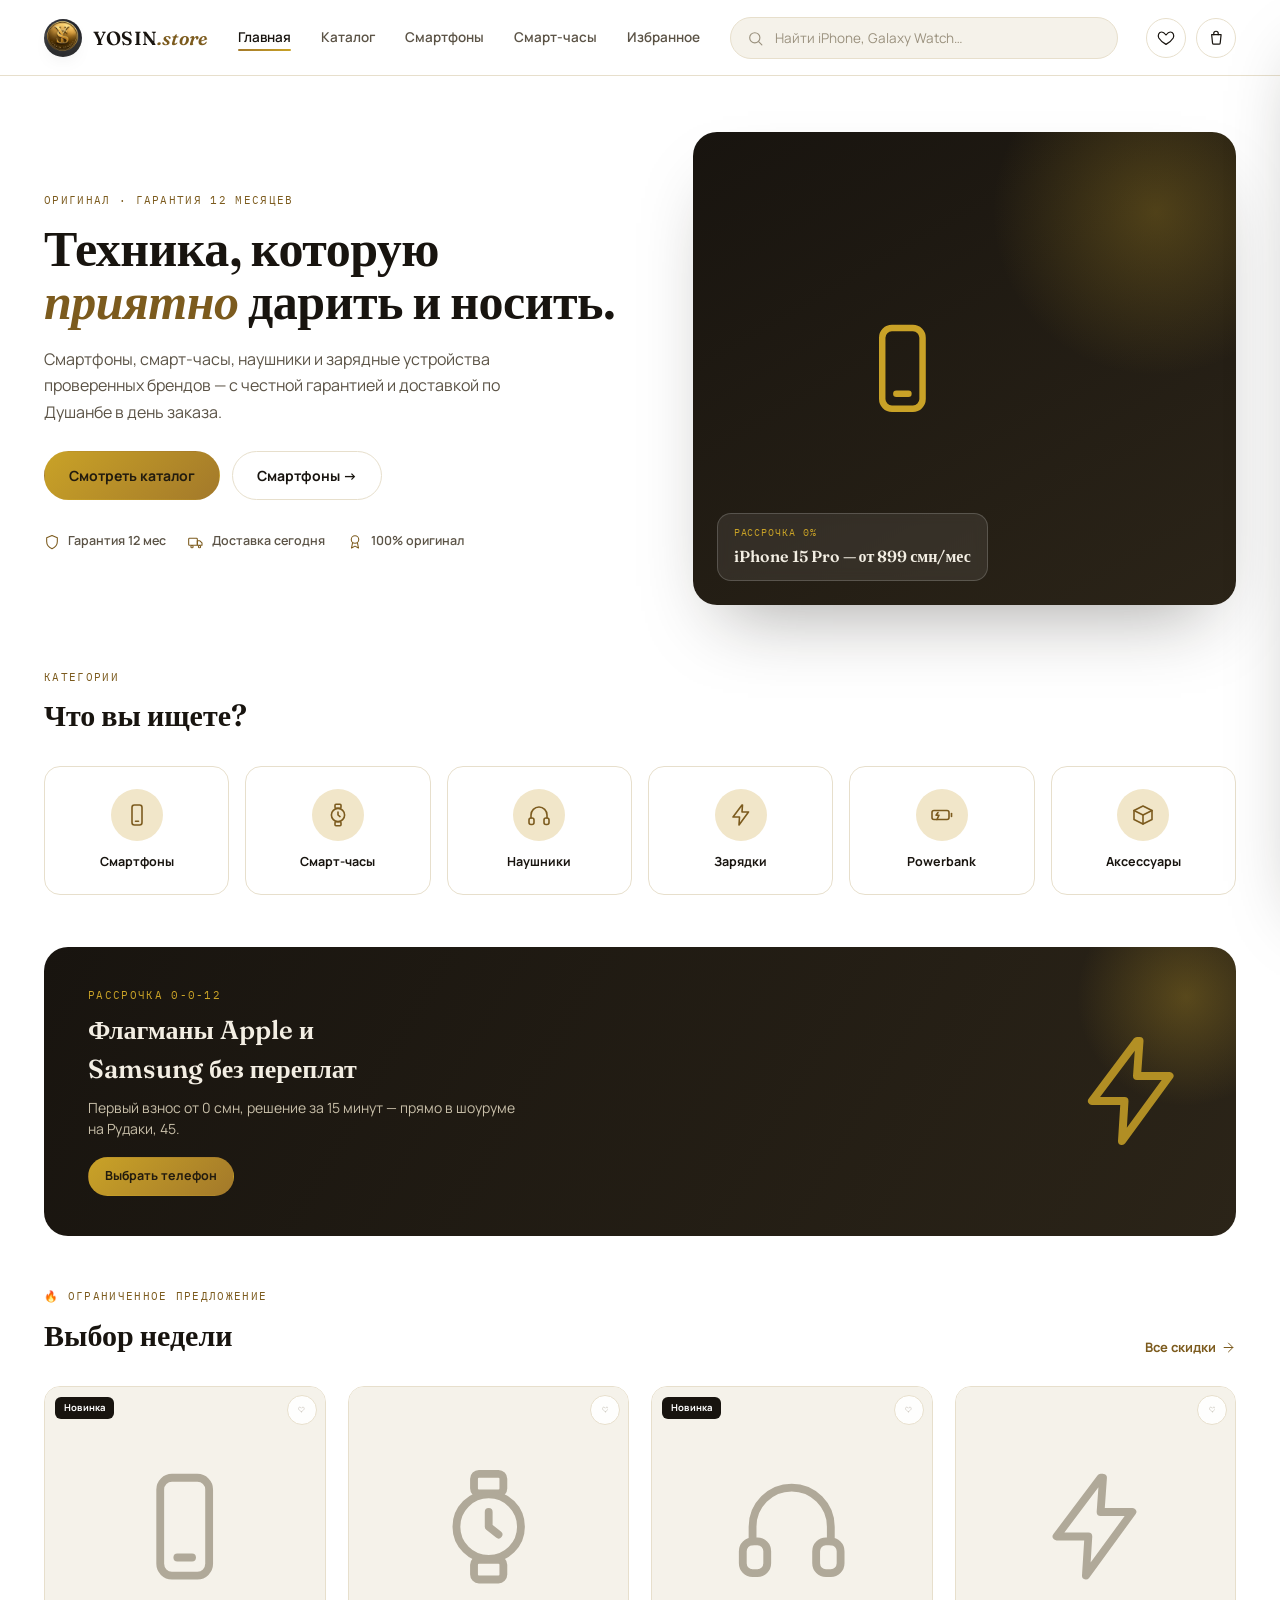
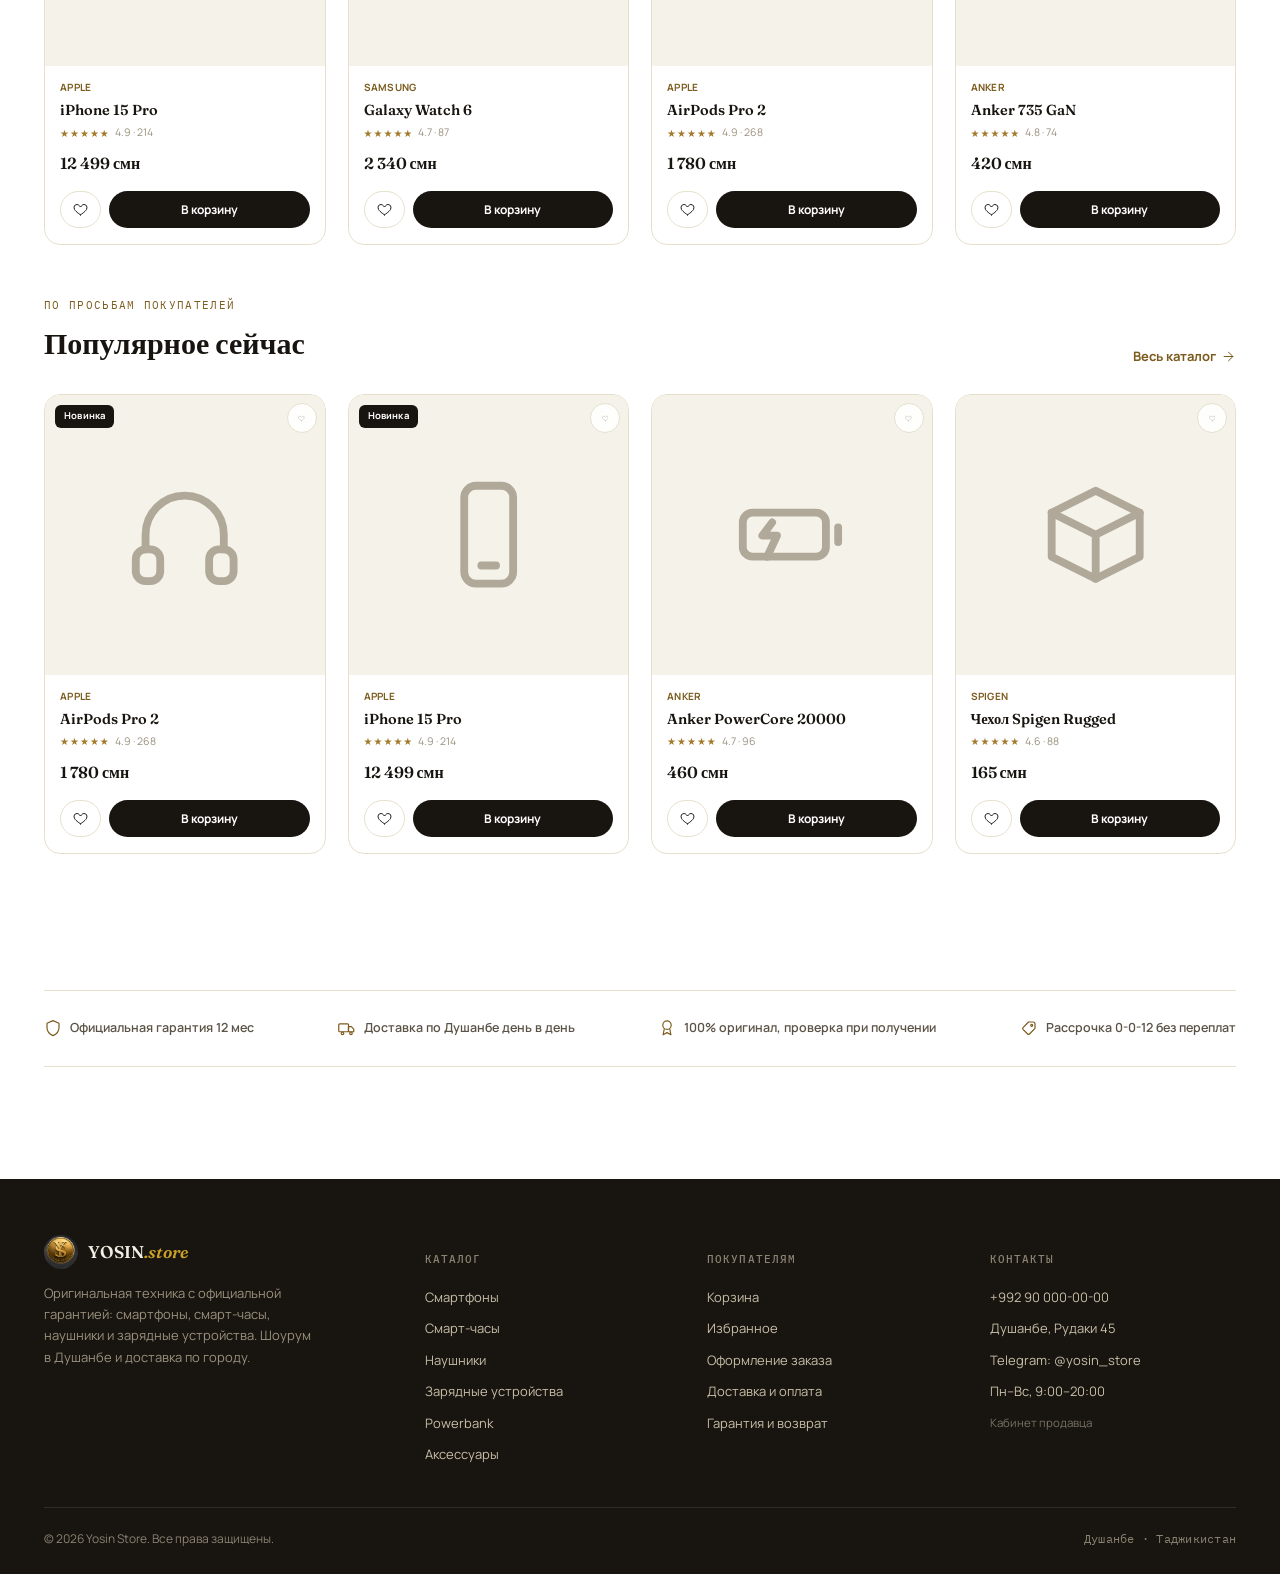
==== commit c1b413ce: "V133" ====
--- a/index.html
+++ b/index.html
@@ -6,6 +6,9 @@
 <title>Yosin Store — оригинальная техника с гарантией</title>
 <meta name="description" content="Смартфоны, смарт-часы, наушники и зарядные устройства с официальной гарантией. Доставка по Душанбе.">
 <link rel="icon" href="assets/logo.jpg">
+<link rel="preconnect" href="https://fonts.googleapis.com">
+<link rel="preconnect" href="https://fonts.gstatic.com" crossorigin>
+<link href="https://fonts.googleapis.com/css2?family=Fraunces:opsz,wght@9..144,400;9..144,500;9..144,600;9..144,700&family=Manrope:wght@400;500;600;700;800&family=IBM+Plex+Mono:wght@400;500&display=swap" rel="stylesheet">
 <link rel="stylesheet" href="assets/style.css">
 </head>
 <body data-page="home"> 
--- a/assets/style.css
+++ b/assets/style.css
@@ -3,7 +3,8 @@
    Ink + warm gold on ivory/white. Fraunces (display) / Manrope (UI) / IBM Plex Mono (data)
    ========================================================================== */
 
-@import url('https://fonts.googleapis.com/css2?family=Fraunces:opsz,wght@9..144,400;9..144,500;9..144,600;9..144,700&family=Manrope:wght@400;500;600;700;800&family=IBM+Plex+Mono:wght@400;500&display=swap');
+/* Fonts (Fraunces / Manrope / IBM Plex Mono) are loaded via <link> tags in
+   each page's <head> - faster and more reliable than @import here. */
 
 :root{
   --bg:#FFFFFF;
@@ -39,7 +40,7 @@
   margin:0;
   background:var(--bg);
   color:var(--ink);
-  font-family:'Manrope',system-ui,-apple-system,sans-serif;
+  font-family:'Manrope',system-ui,-apple-system,'Segoe UI',sans-serif;
   -webkit-font-smoothing:antialiased;
   line-height:1.5;
 }
@@ -52,15 +53,15 @@
 
 .container{max-width:1240px;margin:0 auto;padding:0 24px;}
 
-h1,h2,h3,h4{font-family:'Fraunces',serif;font-weight:600;margin:0;text-wrap:balance;}
+h1,h2,h3,h4{font-family:'Fraunces',Georgia,'Times New Roman',serif;font-weight:600;margin:0;text-wrap:balance;}
 em.accent{font-style:italic;color:var(--gold-deep);}
 
 .eyebrow{
-  font-family:'IBM Plex Mono',monospace;
+  font-family:'IBM Plex Mono','SFMono-Regular',Consolas,'Liberation Mono',monospace;
   font-size:11px;letter-spacing:.12em;text-transform:uppercase;
   color:var(--gold-deep);
 }
-.mono{font-family:'IBM Plex Mono',monospace;}
+.mono{font-family:'IBM Plex Mono','SFMono-Regular',Consolas,'Liberation Mono',monospace;}
 .icon-wrap{display:block;height:auto;}
 
 /* ---------------- Header ---------------- */
@@ -77,7 +78,7 @@
 }
 .brand{display:flex;align-items:center;gap:11px;flex-shrink:0;}
 .brand img{width:38px;height:38px;border-radius:50%;box-shadow:var(--shadow-sm);}
-.brand .wordmark{font-family:'Fraunces',serif;font-weight:600;font-size:19px;letter-spacing:.01em;}
+.brand .wordmark{font-family:'Fraunces',Georgia,'Times New Roman',serif;font-weight:600;font-size:19px;letter-spacing:.01em;}
 .brand .wordmark em{font-style:italic;color:var(--gold-deep);}
 
 .main-nav{display:flex;align-items:center;gap:26px;flex-shrink:0;}
@@ -124,7 +125,7 @@
 .btn{
   display:inline-flex;align-items:center;justify-content:center;gap:8px;
   border-radius:100px;padding:13px 24px;font-weight:700;font-size:14px;
-  border:1px solid transparent;transition:transform .12s, box-shadow .15s, opacity .15s;
+  border:1px solid transparent;transition:transform .18s var(--ease-out), box-shadow .2s var(--ease-out), opacity .15s;
   white-space:nowrap;
 }
 .btn:active{transform:scale(.97);}
@@ -169,8 +170,8 @@
   border:1px solid rgba(255,255,255,.18);border-radius:14px;
   padding:12px 16px;color:#F3EEE3;
 }
-.hero-badge .l1{font-family:'IBM Plex Mono',monospace;font-size:9.5px;letter-spacing:.1em;text-transform:uppercase;color:var(--gold-bright);}
-.hero-badge .l2{font-family:'Fraunces',serif;font-weight:600;font-size:16px;margin-top:3px;}
+.hero-badge .l1{font-family:'IBM Plex Mono','SFMono-Regular',Consolas,'Liberation Mono',monospace;font-size:9.5px;letter-spacing:.1em;text-transform:uppercase;color:var(--gold-bright);}
+.hero-badge .l2{font-family:'Fraunces',Georgia,'Times New Roman',serif;font-weight:600;font-size:16px;margin-top:3px;}
 
 /* ---------------- Section header ---------------- */
 .section{padding:52px 0;}
@@ -191,7 +192,7 @@
 .cat-card{
   background:var(--paper);border:1px solid var(--line);border-radius:var(--radius-md);
   padding:22px 16px;display:flex;flex-direction:column;align-items:center;gap:12px;
-  text-align:center;transition:border-color .15s, transform .15s, box-shadow .15s;
+  text-align:center;transition:border-color .15s, transform .2s var(--ease-out), box-shadow .2s var(--ease-out);
 }
 .cat-card:hover{border-color:var(--gold);transform:translateY(-3px);box-shadow:var(--shadow-sm);}
 .cat-card .ic{
@@ -227,7 +228,7 @@
 .product-card{
   background:var(--paper);border:1px solid var(--line);border-radius:var(--radius-md);
   overflow:hidden;display:flex;flex-direction:column;
-  transition:border-color .15s, box-shadow .15s, transform .15s;
+  transition:border-color .15s, box-shadow .2s var(--ease-out), transform .2s var(--ease-out);
 }
 .product-card:hover{border-color:var(--gold);box-shadow:var(--shadow-md);transform:translateY(-3px);}
 .product-thumb{
@@ -254,11 +255,11 @@
 
 .product-info{padding:14px 15px 16px;display:flex;flex-direction:column;gap:6px;flex:1;}
 .product-info .brand{font-size:10px;font-weight:700;color:var(--gold-deep);letter-spacing:.03em;text-transform:uppercase;}
-.product-info .name{font-family:'Fraunces',serif;font-weight:600;font-size:14.5px;line-height:1.25;}
+.product-info .name{font-family:'Fraunces',Georgia,'Times New Roman',serif;font-weight:600;font-size:14.5px;line-height:1.25;}
 .product-info .rating{display:flex;align-items:center;gap:5px;font-size:10.5px;color:var(--ink-faint);}
 .product-info .rating .stars{color:var(--gold);letter-spacing:1px;font-size:10px;}
 .price-row{display:flex;align-items:baseline;gap:7px;margin-top:auto;padding-top:4px;}
-.price{font-family:'Fraunces',serif;font-weight:600;font-size:16px;}
+.price{font-family:'Fraunces',Georgia,'Times New Roman',serif;font-weight:600;font-size:16px;}
 .old-price{font-size:11px;color:var(--ink-faint);text-decoration:line-through;}
 .add-row{display:flex;gap:8px;margin-top:10px;}
 .add-row .btn{flex:1;padding:9px 12px;font-size:12px;}
@@ -281,7 +282,7 @@
   background:var(--paper);border:1px solid var(--line);border-radius:var(--radius-md);
   padding:22px;position:sticky;top:calc(var(--header-h) + 20px);
 }
-.filters h4{font-size:12px;text-transform:uppercase;letter-spacing:.06em;color:var(--ink-faint);margin-bottom:12px;font-family:'IBM Plex Mono',monospace;font-weight:500;}
+.filters h4{font-size:12px;text-transform:uppercase;letter-spacing:.06em;color:var(--ink-faint);margin-bottom:12px;font-family:'IBM Plex Mono','SFMono-Regular',Consolas,'Liberation Mono',monospace;font-weight:500;}
 .filter-group{padding:16px 0;border-top:1px solid var(--line);}
 .filter-group:first-child{border-top:none;padding-top:0;}
 .filter-option{display:flex;align-items:center;gap:9px;padding:6px 0;font-size:13px;font-weight:600;color:var(--ink-soft);cursor:pointer;}
@@ -356,7 +357,7 @@
 .stepper{display:flex;align-items:center;gap:14px;border:1px solid var(--line);border-radius:100px;padding:8px 16px;}
 .stepper button{width:22px;height:22px;border-radius:50%;border:1px solid var(--line);background:var(--paper);display:flex;align-items:center;justify-content:center;font-size:14px;color:var(--ink-soft);}
 .stepper button:hover{border-color:var(--gold);color:var(--ink);}
-.stepper .qty{font-family:'IBM Plex Mono',monospace;font-weight:600;min-width:16px;text-align:center;}
+.stepper .qty{font-family:'IBM Plex Mono','SFMono-Regular',Consolas,'Liberation Mono',monospace;font-weight:600;min-width:16px;text-align:center;}
 
 .pd-actions{display:flex;gap:12px;margin-bottom:28px;}
 .pd-actions .btn-gold{flex:1;}
@@ -366,7 +367,7 @@
 .specs-table .r:last-child{border-bottom:none;}
 .specs-table .r:nth-child(even){background:var(--tint);}
 .specs-table .k{color:var(--ink-faint);}
-.specs-table .v{font-family:'IBM Plex Mono',monospace;font-weight:500;}
+.specs-table .v{font-family:'IBM Plex Mono','SFMono-Regular',Consolas,'Liberation Mono',monospace;font-weight:500;}
 
 .trust-strip{display:flex;gap:20px;flex-wrap:wrap;padding-top:18px;border-top:1px dashed var(--line);}
 .trust-strip .item{display:flex;align-items:center;gap:8px;font-size:12px;font-weight:600;color:var(--ink-soft);}
@@ -389,10 +390,10 @@
   display:flex;align-items:center;justify-content:center;color:var(--ink-faint);
 }
 .cart-item .thumb svg{width:34px;height:34px;}
-.cart-item .meta .name{font-family:'Fraunces',serif;font-weight:600;font-size:15px;}
+.cart-item .meta .name{font-family:'Fraunces',Georgia,'Times New Roman',serif;font-weight:600;font-size:15px;}
 .cart-item .meta .spec{font-size:11.5px;color:var(--ink-faint);margin-top:3px;}
 .cart-item .meta .remove{font-size:11.5px;color:var(--danger);font-weight:700;margin-top:8px;display:inline-block;}
-.cart-price{font-family:'Fraunces',serif;font-weight:600;font-size:15px;white-space:nowrap;}
+.cart-price{font-family:'Fraunces',Georgia,'Times New Roman',serif;font-weight:600;font-size:15px;white-space:nowrap;}
 
 .summary-card{
   background:var(--paper);border:1px solid var(--line);border-radius:var(--radius-lg);
@@ -405,7 +406,7 @@
   font-size:12.5px;background:var(--tint);color:var(--ink);
 }
 .kv-row{display:flex;justify-content:space-between;font-size:13.5px;padding:8px 0;color:var(--ink-soft);}
-.kv-row .val{font-family:'IBM Plex Mono',monospace;}
+.kv-row .val{font-family:'IBM Plex Mono','SFMono-Regular',Consolas,'Liberation Mono',monospace;}
 .kv-row.discount .val{color:var(--success);}
 .kv-row.total{
   border-top:1px solid var(--line);margin-top:6px;padding-top:14px;
@@ -446,7 +447,7 @@
 .radio-card .s{font-size:11.5px;color:var(--ink-faint);margin-top:1px;}
 
 .order-summary-item{display:flex;justify-content:space-between;font-size:12.5px;padding:6px 0;color:var(--ink-soft);}
-.order-summary-item .val{font-family:'IBM Plex Mono',monospace;}
+.order-summary-item .val{font-family:'IBM Plex Mono','SFMono-Regular',Consolas,'Liberation Mono',monospace;}
 
 .success-view{
   max-width:520px;margin:0 auto;padding:70px 20px 100px;text-align:center;
@@ -459,7 +460,7 @@
 .success-view h1{font-size:26px;}
 .success-view p{color:var(--ink-soft);font-size:14.5px;line-height:1.6;}
 .order-number{
-  font-family:'IBM Plex Mono',monospace;font-size:20px;font-weight:500;
+  font-family:'IBM Plex Mono','SFMono-Regular',Consolas,'Liberation Mono',monospace;font-size:20px;font-weight:500;
   background:var(--gold-pale);color:var(--gold-deep);padding:10px 22px;border-radius:12px;letter-spacing:.03em;
 }
 .success-actions{display:flex;gap:12px;margin-top:8px;flex-wrap:wrap;justify-content:center;}
@@ -490,10 +491,10 @@
 @media (max-width:480px){.footer-grid{grid-template-columns:1fr;}}
 .footer-brand{display:flex;align-items:center;gap:10px;margin-bottom:14px;}
 .footer-brand img{width:34px;height:34px;border-radius:50%;}
-.footer-brand .wordmark{font-family:'Fraunces',serif;font-weight:600;font-size:17px;color:#F3EEE3;}
+.footer-brand .wordmark{font-family:'Fraunces',Georgia,'Times New Roman',serif;font-weight:600;font-size:17px;color:#F3EEE3;}
 .footer-brand .wordmark em{font-style:italic;color:var(--gold-bright);}
 .site-footer p{font-size:13px;line-height:1.65;max-width:34ch;color:#9A917E;}
-.footer-col h5{font-family:'IBM Plex Mono',monospace;font-size:10.5px;letter-spacing:.1em;text-transform:uppercase;color:#8B8272;margin-bottom:14px;font-weight:500;}
+.footer-col h5{font-family:'IBM Plex Mono','SFMono-Regular',Consolas,'Liberation Mono',monospace;font-size:10.5px;letter-spacing:.1em;text-transform:uppercase;color:#8B8272;margin-bottom:14px;font-weight:500;}
 .footer-col a{display:block;font-size:13px;padding:6px 0;color:#C8BFA9;}
 .footer-col a:hover{color:var(--gold-bright);}
 .footer-bottom{display:flex;justify-content:space-between;align-items:center;padding-top:22px;font-size:12px;color:#8B8272;flex-wrap:wrap;gap:10px;}
@@ -765,7 +766,7 @@
 }
 .admin-stats{display:flex;gap:16px;flex-wrap:wrap;margin-top:8px;}
 .admin-stat{font-size:12.5px;color:var(--ink-soft);}
-.admin-stat b{font-family:'Fraunces',serif;color:var(--ink);font-size:14.5px;margin-right:3px;}
+.admin-stat b{font-family:'Fraunces',Georgia,'Times New Roman',serif;color:var(--ink);font-size:14.5px;margin-right:3px;}
 .admin-table{display:flex;flex-direction:column;gap:10px;}
 .admin-row{
   display:grid;grid-template-columns:46px 1fr auto auto auto;gap:14px;align-items:center;
@@ -779,7 +780,7 @@
 }
 .admin-row-name{font-weight:700;font-size:13.5px;}
 .admin-row-sub{font-size:11.5px;color:var(--ink-faint);margin-top:2px;}
-.admin-row-price{font-family:'Fraunces',serif;font-weight:600;font-size:14px;white-space:nowrap;}
+.admin-row-price{font-family:'Fraunces',Georgia,'Times New Roman',serif;font-weight:600;font-size:14px;white-space:nowrap;}
 .admin-row-stock{font-size:11.5px;color:var(--ink-soft);white-space:nowrap;}
 .admin-row-stock.low{color:var(--danger);font-weight:700;}
 .admin-row-actions{display:flex;gap:8px;}
@@ -839,7 +840,7 @@
 .drawer-head{display:flex;align-items:center;justify-content:space-between;margin-bottom:20px;}
 .drawer-logo{display:flex;align-items:center;gap:8px;text-decoration:none;color:inherit;}
 .drawer-logo img{width:26px;height:26px;border-radius:7px;object-fit:cover;}
-.drawer-logo .wordmark{font-family:'Fraunces',serif;font-weight:600;font-size:15px;color:var(--ink);}
+.drawer-logo .wordmark{font-family:'Fraunces',Georgia,'Times New Roman',serif;font-weight:600;font-size:15px;color:var(--ink);}
 .drawer-logo .wordmark em{font-style:normal;color:var(--gold-deep);}
 .drawer-close{
   width:34px;height:34px;border-radius:50%;border:1px solid var(--line);background:var(--paper);
@@ -884,7 +885,7 @@
 }
 .splash-screen.splash-hide{opacity:0;pointer-events:none;}
 .splash-logo img{width:60px;height:60px;border-radius:16px;box-shadow:0 12px 30px -10px rgba(0,0,0,.4);object-fit:cover;display:block;}
-.splash-word{font-family:'Fraunces',serif;font-weight:700;font-size:21px;color:#fff;letter-spacing:.01em;}
+.splash-word{font-family:'Fraunces',Georgia,'Times New Roman',serif;font-weight:700;font-size:21px;color:#fff;letter-spacing:.01em;}
 .splash-word em{font-style:normal;opacity:.85;}
 .splash-bar{width:130px;height:4px;border-radius:100px;background:rgba(255,255,255,.28);overflow:hidden;margin-top:4px;}
 .splash-bar span{display:block;height:100%;width:40%;background:#fff;border-radius:100px;animation:splashSlide 1.1s ease-in-out infinite;}
@@ -911,7 +912,7 @@
   flex:1;background:var(--paper);border:1px solid var(--line);border-radius:var(--radius-md);
   padding:16px;text-align:center;
 }
-.profile-stat b{display:block;font-family:'Fraunces',serif;font-size:22px;color:var(--ink);margin-bottom:4px;}
+.profile-stat b{display:block;font-family:'Fraunces',Georgia,'Times New Roman',serif;font-size:22px;color:var(--ink);margin-bottom:4px;}
 .profile-stat span{font-size:12px;color:var(--ink-soft);}
 .profile-seller-banner{
   display:flex;align-items:center;gap:10px;padding:14px 16px;border-radius:var(--radius-md);
@@ -933,7 +934,7 @@
   background:var(--tint);color:var(--ink-soft);white-space:nowrap;
 }
 .order-card-date{font-size:11.5px;color:var(--ink-faint);}
-.order-card-total{font-family:'Fraunces',serif;font-weight:600;font-size:14px;margin-top:6px;}
+.order-card-total{font-family:'Fraunces',Georgia,'Times New Roman',serif;font-weight:600;font-size:14px;margin-top:6px;}
 .profile-row{
   display:flex;align-items:center;gap:10px;padding:14px 16px;border-radius:var(--radius-md);
   background:var(--paper);border:1px solid var(--line);margin-bottom:10px;color:var(--ink);
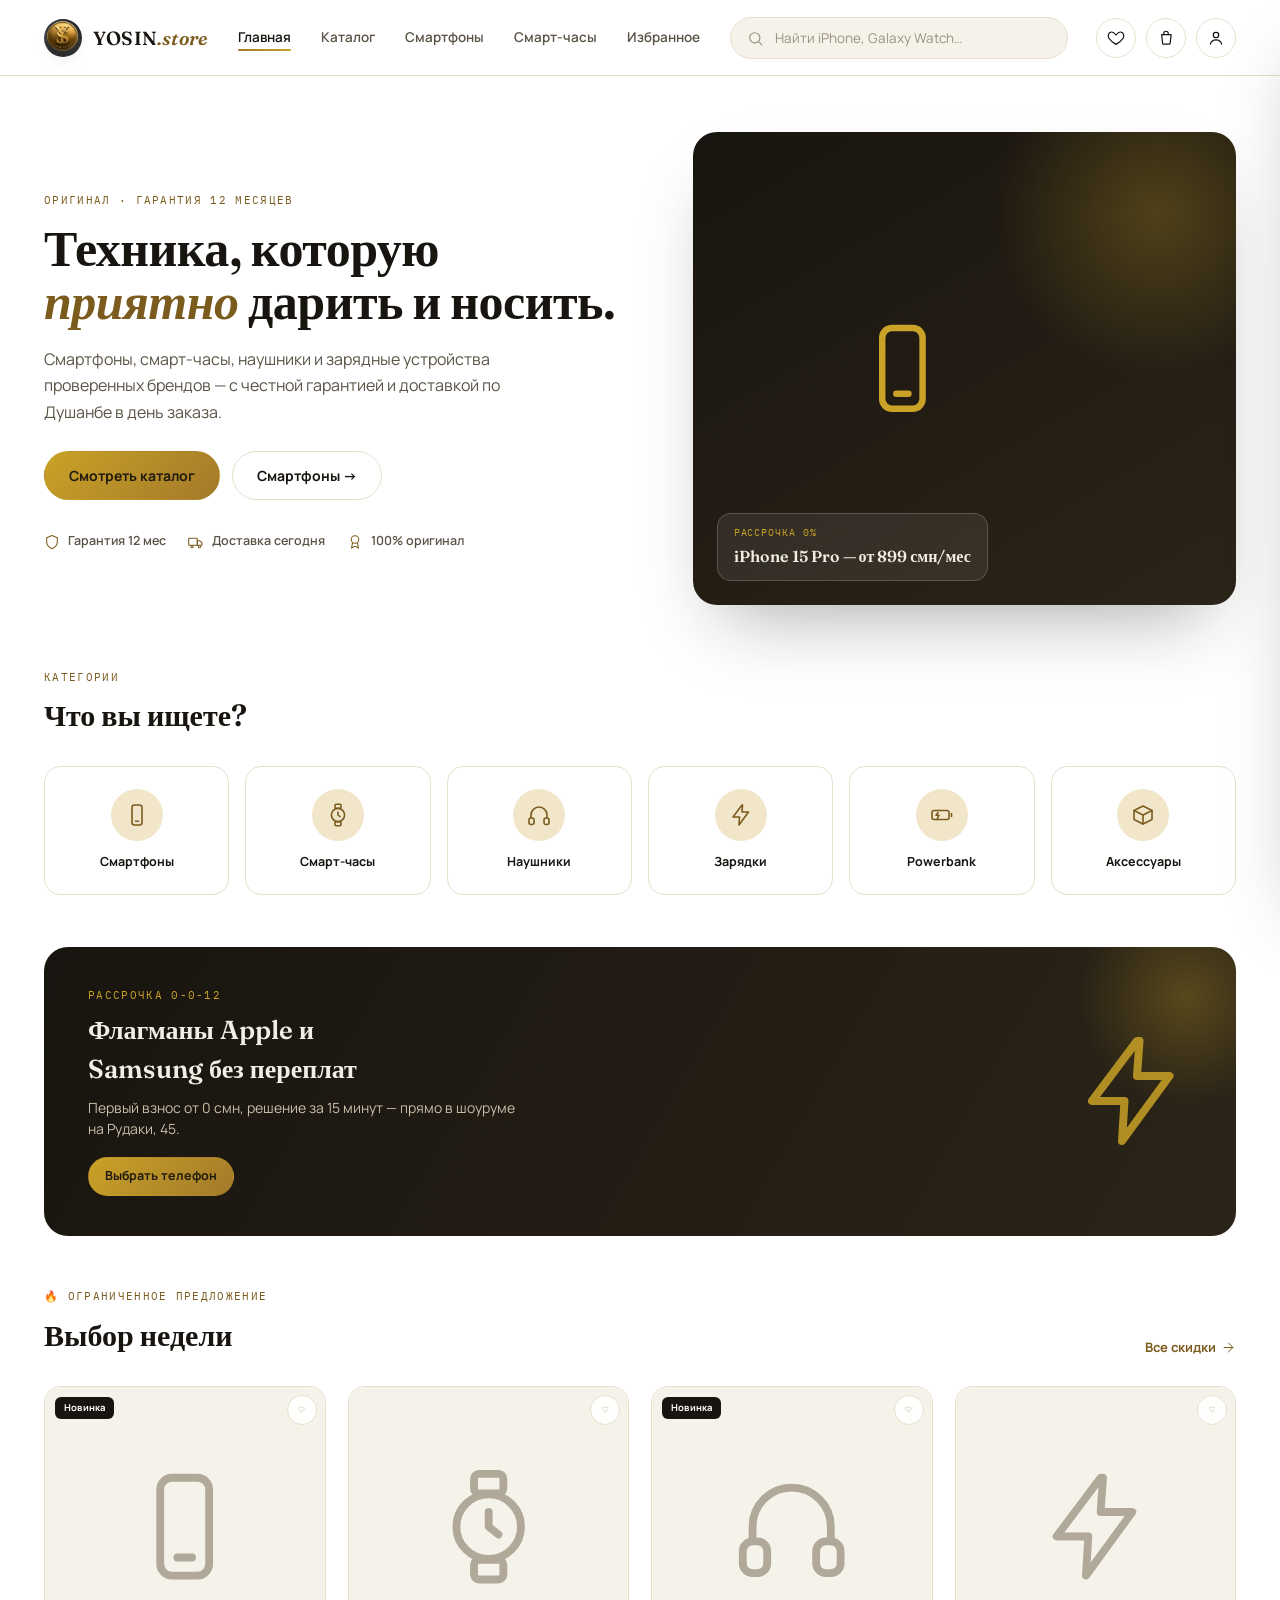
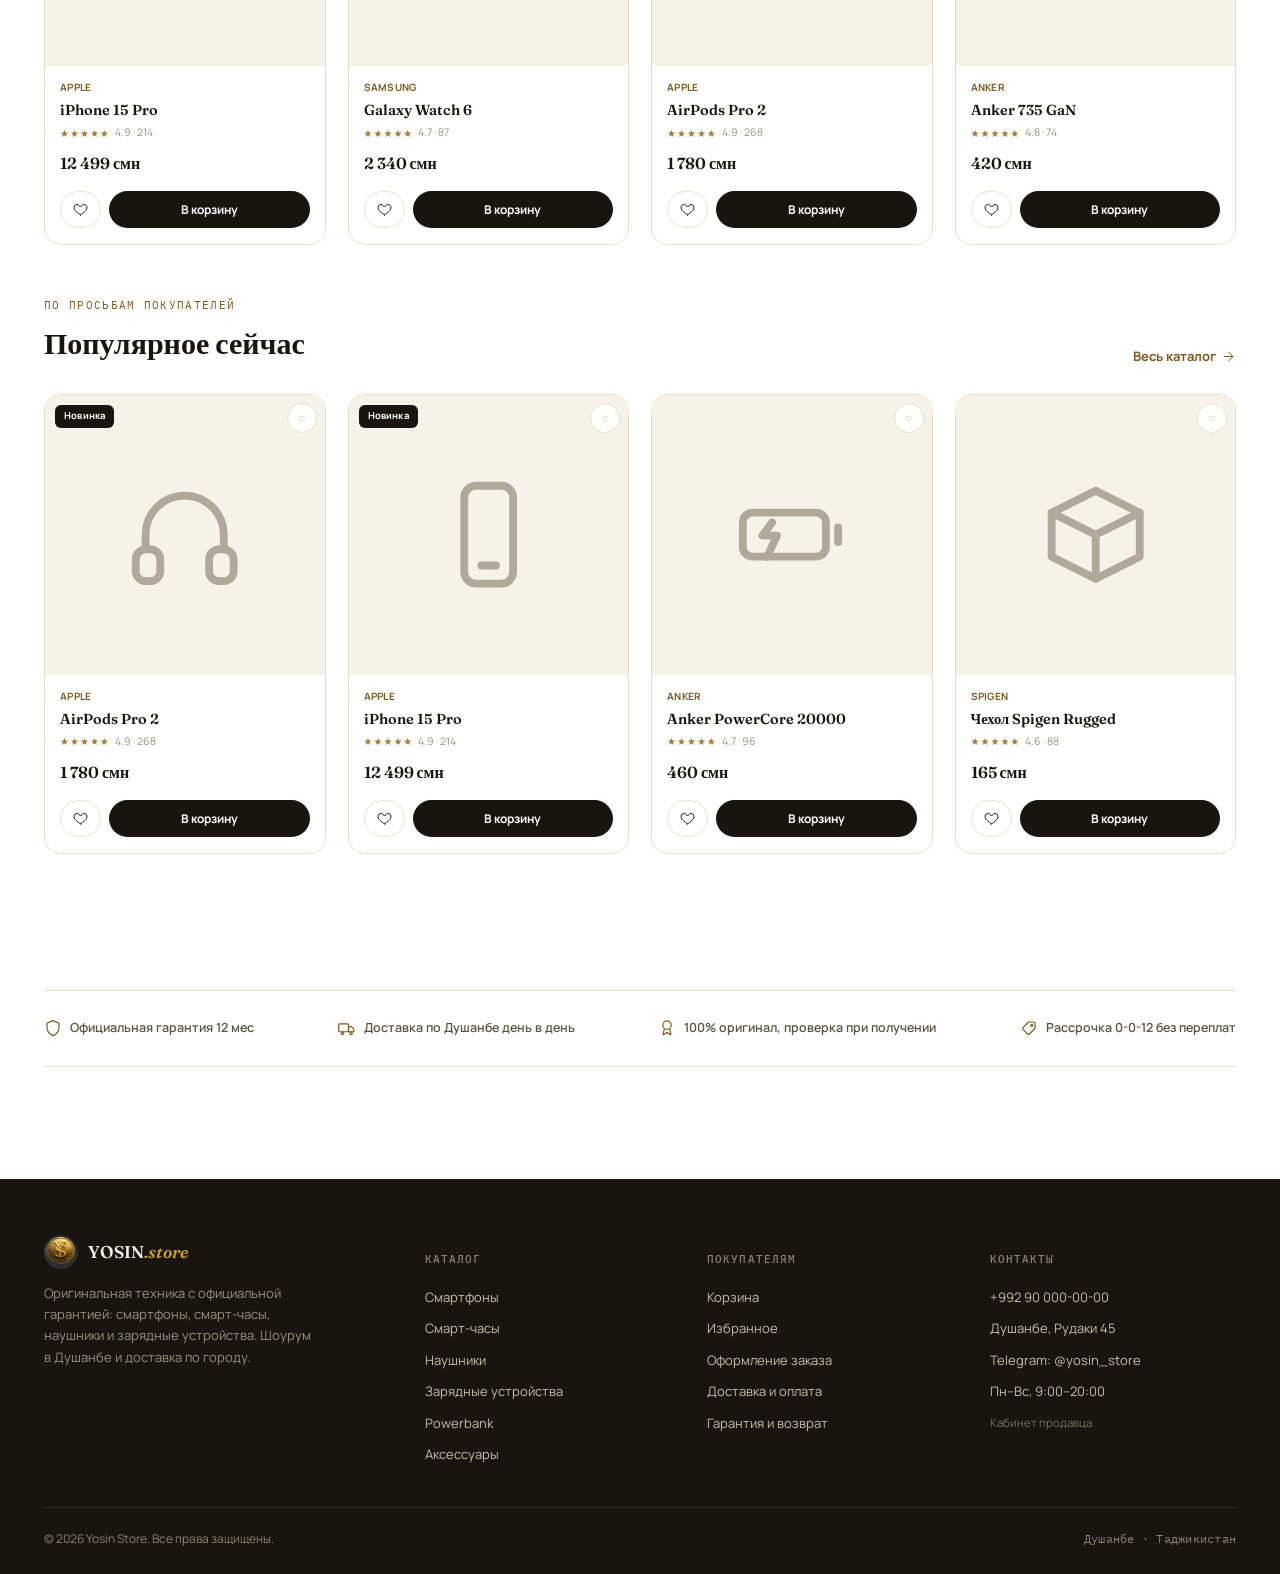
==== commit 1780bb28: "Add account/cabinet icon to header next to cart Links to profile.html, which already shows the login" ====
--- a/index.html
+++ b/index.html
@@ -47,6 +47,9 @@
         <span data-icon="cart" data-size="18"></span>
         <span class="count" data-cart-count style="display:none;">0</span>
       </a>
+      <a class="icon-btn" href="profile.html" aria-label="Кабинет">
+        <span data-icon="user" data-size="18"></span>
+      </a>
     </div>
   </div>
   <div class="container mobile-search">
@@ -95,7 +98,7 @@
         <a class="cat-card" href="catalog.html?category=watches"><span class="ic" data-icon="watch" data-size="24"></span><span>Смарт-часы</span></a>
         <a class="cat-card" href="catalog.html?category=headphones"><span class="ic" data-icon="headphones" data-size="24"></span><span>Наушники</span></a>
         <a class="cat-card" href="catalog.html?category=chargers"><span class="ic" data-icon="zap" data-size="24"></span><span>Зарядки</span></a>
-        <a class="cat-card" href="catalog.html?category=powerbanks"><span class="ic" data-icon="battery" data-size="24"></span><span>Powerbank</span></a>
+        <a class="cat-card" href="catalog.html?category=powerbank"><span class="ic" data-icon="battery" data-size="24"></span><span>Powerbank</span></a>
         <a class="cat-card" href="catalog.html?category=accessories"><span class="ic" data-icon="box" data-size="24"></span><span>Аксессуары</span></a>
       </div>
     </section>
@@ -161,7 +164,7 @@
         <a href="catalog.html?category=watches" data-i18n="nav.watches">Смарт-часы</a>
         <a href="catalog.html?category=headphones" data-i18n="footer.headphones">Наушники</a>
         <a href="catalog.html?category=chargers" data-i18n="footer.chargers">Зарядные устройства</a>
-        <a href="catalog.html?category=powerbanks" data-i18n="footer.powerbanks">Powerbank</a>
+        <a href="catalog.html?category=powerbank" data-i18n="footer.powerbanks">Powerbank</a>
         <a href="catalog.html?category=accessories" data-i18n="footer.accessories">Аксессуары</a>
       </div>
       <div class="footer-col">
@@ -192,14 +195,16 @@
 <script src="assets/script.js"></script>
 <script>
   document.addEventListener("DOMContentLoaded", function () {
-    var all = Yosin.allProducts();
-    var deals = all.filter(function (p) { return p.oldPrice; }).slice(0, 4);
-    if (deals.length < 4) {
-      all.filter(function(p){ return deals.indexOf(p) === -1; }).slice(0, 4 - deals.length).forEach(function(p){ deals.push(p); });
-    }
-    var popular = all.slice().sort(function (a, b) { return b.reviews - a.reviews; }).slice(0, 4);
-    Yosin.renderGrid(document.getElementById("dealsGrid"), deals);
-    Yosin.renderGrid(document.getElementById("popularGrid"), popular);
+    Yosin.onProductsReady(function () {
+      var all = Yosin.allProducts();
+      var deals = all.filter(function (p) { return p.oldPrice; }).slice(0, 4);
+      if (deals.length < 4) {
+        all.filter(function(p){ return deals.indexOf(p) === -1; }).slice(0, 4 - deals.length).forEach(function(p){ deals.push(p); });
+      }
+      var popular = all.slice().sort(function (a, b) { return b.reviews - a.reviews; }).slice(0, 4);
+      Yosin.renderGrid(document.getElementById("dealsGrid"), deals);
+      Yosin.renderGrid(document.getElementById("popularGrid"), popular);
+    });
   });
 </script>
 </body>
--- a/assets/style.css
+++ b/assets/style.css
@@ -236,6 +236,7 @@
   display:flex;align-items:center;justify-content:center;
 }
 .product-thumb .icon-wrap{width:42%;color:var(--ink-faint);opacity:.75;}
+.product-thumb img{width:100%;height:100%;object-fit:cover;}
 .product-thumb .badge{
   position:absolute;top:10px;left:10px;
   background:var(--danger);color:#fff;font-size:9.5px;font-weight:700;
@@ -328,13 +329,17 @@
   display:flex;align-items:center;justify-content:center;margin-bottom:14px;
 }
 .pd-main-img .icon-wrap{width:34%;color:var(--ink-faint);opacity:.7;}
-.pd-thumbs{display:flex;gap:10px;}
+.pd-main-img img{width:100%;height:100%;object-fit:cover;border-radius:var(--radius-lg);}
+.pd-thumbs{display:flex;gap:10px;flex-wrap:wrap;}
 .pd-thumbs .t{
   width:64px;height:64px;border-radius:12px;background:var(--paper);border:1.5px solid var(--line);
-  display:flex;align-items:center;justify-content:center;color:var(--ink-faint);
-}
+  display:flex;align-items:center;justify-content:center;color:var(--ink-faint);overflow:hidden;cursor:pointer;
+}
+.pd-thumbs .t img{width:100%;height:100%;object-fit:cover;}
 .pd-thumbs .t.active{border-color:var(--gold);}
 .pd-thumbs .t svg{width:22px;height:22px;}
+.pd-attr-row{margin-bottom:14px;}
+.chip-row{display:flex;flex-wrap:wrap;gap:8px;margin-top:6px;}
 
 .pd-brand{font-size:11px;font-weight:700;color:var(--gold-deep);letter-spacing:.05em;text-transform:uppercase;}
 .pd-title{font-size:clamp(24px,3vw,32px);margin:6px 0 10px;}
@@ -958,3 +963,167 @@
 
 
 
+
+/* ==========================================================================
+   ADMIN DASHBOARD APP — sidebar + topbar shell for the seller cabinet.
+   Same ink/gold/ivory system as the storefront, just laid out as an app.
+   ========================================================================== */
+.admin-app{display:flex;min-height:100vh;background:var(--tint);}
+.admin-login-wrap{min-height:100vh;display:flex;align-items:center;justify-content:center;padding:24px;background:var(--tint);}
+.admin-login-wrap[hidden]{display:none;}
+.admin-photo-picker{display:flex;align-items:center;gap:14px;}
+.admin-photo-preview{
+  width:64px;height:64px;border-radius:12px;border:1px solid var(--line);background:var(--tint);
+  display:flex;align-items:center;justify-content:center;color:var(--ink-faint);overflow:hidden;flex:0 0 auto;
+}
+.admin-photo-preview img{width:100%;height:100%;object-fit:cover;}
+.admin-photo-btn{cursor:pointer;font-size:12.5px;padding:9px 16px;display:inline-flex;align-items:center;gap:6px;}
+.admin-photo-status{font-size:11.5px;color:var(--ink-faint);margin-top:6px;}
+.admin-photo-status.err{color:var(--danger);}
+.admin-gallery-grid{display:flex;flex-wrap:wrap;gap:10px;margin-bottom:10px;}
+.admin-gallery-grid:empty{margin-bottom:0;}
+.admin-gallery-item{
+  position:relative;width:64px;height:64px;border-radius:12px;overflow:hidden;border:1px solid var(--line);flex:0 0 auto;
+}
+.admin-gallery-item img{width:100%;height:100%;object-fit:cover;display:block;}
+.admin-gallery-item .rm{
+  position:absolute;top:2px;right:2px;width:18px;height:18px;border-radius:50%;border:none;
+  background:rgba(24,20,15,0.75);color:#fff;font-size:12px;line-height:1;cursor:pointer;display:flex;align-items:center;justify-content:center;
+}
+.admin-gallery-add{margin-top:2px;}
+
+
+
+.admin-sidebar{
+  width:264px;flex:0 0 264px;background:var(--ink);color:#EFE9DC;
+  display:flex;flex-direction:column;padding:20px 14px;
+  position:sticky;top:0;height:100vh;overflow-y:auto;
+}
+.admin-sidebar-brand{
+  display:flex;align-items:center;gap:10px;padding:6px 10px 20px;
+  font-family:'Fraunces',Georgia,'Times New Roman',serif;font-weight:600;font-size:17px;color:#fff;
+}
+.admin-sidebar-brand img{width:30px;height:30px;border-radius:8px;object-fit:cover;}
+.admin-nav-group{margin-bottom:4px;}
+.admin-nav-head{
+  display:flex;align-items:center;gap:11px;width:100%;border:none;background:none;cursor:pointer;
+  color:#C9C2B0;font:inherit;font-size:13.5px;font-weight:600;padding:11px 10px;border-radius:10px;
+  transition:background .15s,color .15s;text-align:left;
+}
+.admin-nav-head svg{flex:0 0 auto;}
+.admin-nav-head .chev{margin-left:auto;transition:transform .2s;color:#8B8371;}
+.admin-nav-head:hover{background:rgba(255,255,255,0.06);color:#fff;}
+.admin-nav-group.open .admin-nav-head .chev{transform:rotate(180deg);}
+.admin-nav-group.active > .admin-nav-head{background:var(--gold-bright);color:#20180A;}
+.admin-nav-group.active > .admin-nav-head .chev{color:#20180A;}
+.admin-nav-sub{list-style:none;margin:2px 0 6px;padding:0 0 0 41px;display:none;}
+.admin-nav-group.open .admin-nav-sub{display:block;}
+.admin-nav-sub li{margin:0;}
+.admin-nav-sub button{
+  width:100%;text-align:left;border:none;background:none;cursor:pointer;color:#B7AF9C;
+  font:inherit;font-size:12.5px;padding:8px 10px;border-radius:8px;transition:background .15s,color .15s;
+}
+.admin-nav-sub button:hover{background:rgba(255,255,255,0.06);color:#fff;}
+.admin-nav-sub button.active{color:var(--gold-bright);font-weight:700;}
+.admin-sidebar-foot{margin-top:auto;padding-top:14px;border-top:1px solid rgba(255,255,255,0.1);}
+
+.admin-topbar{
+  display:flex;align-items:center;gap:16px;padding:14px 26px;background:var(--paper);
+  border-bottom:1px solid var(--line);position:sticky;top:0;z-index:5;
+}
+.admin-topbar h1{font-size:21px;margin:0;white-space:nowrap;font-family:'Fraunces',Georgia,'Times New Roman',serif;}
+.admin-topbar-search{
+  flex:1;display:flex;align-items:center;gap:8px;background:var(--tint);border:1px solid var(--line);
+  border-radius:var(--radius-md);padding:9px 14px;color:var(--ink-faint);max-width:440px;
+}
+.admin-topbar-search input{border:none;background:none;outline:none;font:inherit;font-size:13.5px;flex:1;color:var(--ink);}
+.admin-topbar-actions{display:flex;align-items:center;gap:6px;margin-left:auto;}
+.admin-icon-btn{
+  width:38px;height:38px;border-radius:50%;border:1px solid var(--line);background:var(--paper);
+  display:flex;align-items:center;justify-content:center;cursor:pointer;color:var(--ink-soft);
+  transition:border-color .15s,color .15s;position:relative;
+}
+.admin-icon-btn:hover{border-color:var(--gold);color:var(--ink);}
+.admin-icon-btn .badge{
+  position:absolute;top:-3px;right:-3px;background:var(--danger);color:#fff;font-size:10px;font-weight:700;
+  border-radius:50%;width:17px;height:17px;display:flex;align-items:center;justify-content:center;
+}
+.admin-profile-chip{display:flex;align-items:center;gap:10px;padding-left:8px;}
+.admin-profile-avatar{
+  width:36px;height:36px;border-radius:50%;background:var(--gold-pale);color:var(--gold-deep);
+  display:flex;align-items:center;justify-content:center;font-weight:700;font-size:14px;
+}
+.admin-profile-chip .name{font-size:13px;font-weight:700;line-height:1.25;}
+.admin-profile-chip .role{font-size:11px;color:var(--ink-faint);}
+
+.admin-content{flex:1;min-width:0;padding:24px 26px 60px;}
+.admin-view{display:none;}
+.admin-view.active{display:block;}
+
+.admin-stat-cards{display:grid;grid-template-columns:repeat(4,1fr);gap:16px;margin-bottom:18px;}
+.admin-stat-card{
+  background:var(--paper);border:1px solid var(--line);border-radius:var(--radius-md);
+  padding:18px;display:flex;align-items:center;gap:14px;
+}
+.admin-stat-card .ic{
+  width:44px;height:44px;border-radius:12px;display:flex;align-items:center;justify-content:center;flex:0 0 auto;
+}
+.admin-stat-card .ic.ic-gold{background:var(--gold-pale);color:var(--gold-deep);}
+.admin-stat-card .ic.ic-green{background:var(--success-bg);color:var(--success);}
+.admin-stat-card .ic.ic-blue{background:#E4EEF7;color:#3B6E96;}
+.admin-stat-card .ic.ic-red{background:var(--danger-bg);color:var(--danger);}
+.admin-stat-card .label{font-size:12.5px;color:var(--ink-faint);}
+.admin-stat-card .value{font-family:'Fraunces',Georgia,'Times New Roman',serif;font-size:24px;font-weight:600;line-height:1.2;}
+
+.admin-card{background:var(--paper);border:1px solid var(--line);border-radius:var(--radius-md);padding:18px;}
+.admin-card-head{display:flex;align-items:center;justify-content:space-between;margin-bottom:14px;}
+.admin-card-head h3{margin:0;font-size:15px;}
+.admin-card-head a,.admin-card-head .link-btn{font-size:12px;color:var(--gold-deep);font-weight:700;text-decoration:none;background:none;border:none;cursor:pointer;font-family:inherit;}
+.admin-grid-2{display:grid;grid-template-columns:2fr 1fr;gap:16px;margin-bottom:16px;}
+
+.admin-filter-tabs{display:flex;gap:8px;flex-wrap:wrap;margin-bottom:16px;}
+.admin-filter-tab{
+  border:1px solid var(--line);background:var(--paper);border-radius:999px;padding:8px 16px;font:inherit;
+  font-size:12.5px;font-weight:600;color:var(--ink-soft);cursor:pointer;transition:all .15s;
+}
+.admin-filter-tab:hover{border-color:var(--gold);}
+.admin-filter-tab.active{background:var(--ink);border-color:var(--ink);color:#fff;}
+
+.admin-badge{display:inline-flex;align-items:center;gap:5px;padding:4px 10px;border-radius:999px;font-size:11.5px;font-weight:700;white-space:nowrap;}
+.admin-badge.st-new{background:#E4EEF7;color:#3B6E96;}
+.admin-badge.st-processing{background:var(--gold-pale);color:var(--gold-deep);}
+.admin-badge.st-shipped{background:#EFE7F7;color:#6A4A96;}
+.admin-badge.st-delivered{background:var(--success-bg);color:var(--success);}
+.admin-badge.st-cancelled{background:var(--danger-bg);color:var(--danger);}
+
+.admin-data-table{width:100%;border-collapse:collapse;font-size:13px;}
+.admin-data-table th{
+  text-align:left;font-size:11px;text-transform:uppercase;letter-spacing:.04em;color:var(--ink-faint);
+  padding:0 12px 10px;border-bottom:1px solid var(--line);font-weight:700;
+}
+.admin-data-table td{padding:13px 12px;border-bottom:1px solid var(--line);vertical-align:middle;}
+.admin-data-table tr:last-child td{border-bottom:none;}
+.admin-data-table tr:hover td{background:var(--tint);}
+.admin-data-table .mono{font-family:'IBM Plex Mono','SFMono-Regular',Consolas,'Liberation Mono',monospace;font-size:12px;color:var(--ink-soft);}
+.admin-data-table select.status-select{
+  font:inherit;font-size:12px;padding:6px 8px;border-radius:8px;border:1px solid var(--line);background:var(--paper);
+}
+.admin-lowstock-item{display:flex;align-items:center;justify-content:space-between;padding:9px 0;border-bottom:1px solid var(--line);font-size:13px;}
+.admin-lowstock-item:last-child{border-bottom:none;}
+.admin-lowstock-item .n{font-weight:600;}
+.admin-lowstock-item .s{color:var(--danger);font-weight:700;font-size:12px;}
+
+.admin-empty-row{padding:30px 12px;text-align:center;color:var(--ink-faint);font-size:13px;}
+
+@media (max-width: 1080px){
+  .admin-stat-cards{grid-template-columns:repeat(2,1fr);}
+  .admin-grid-2{grid-template-columns:1fr;}
+}
+@media (max-width: 860px){
+  .admin-sidebar{position:fixed;left:0;top:0;z-index:60;transform:translateX(-100%);transition:transform .25s;box-shadow:var(--shadow-lg);}
+  .admin-sidebar.open{transform:translateX(0);}
+  .admin-topbar-search{display:none;}
+  .admin-stat-cards{grid-template-columns:1fr 1fr;}
+  #sidebarToggle{display:flex !important;}
+  .admin-profile-chip .role{display:none;}
+}
